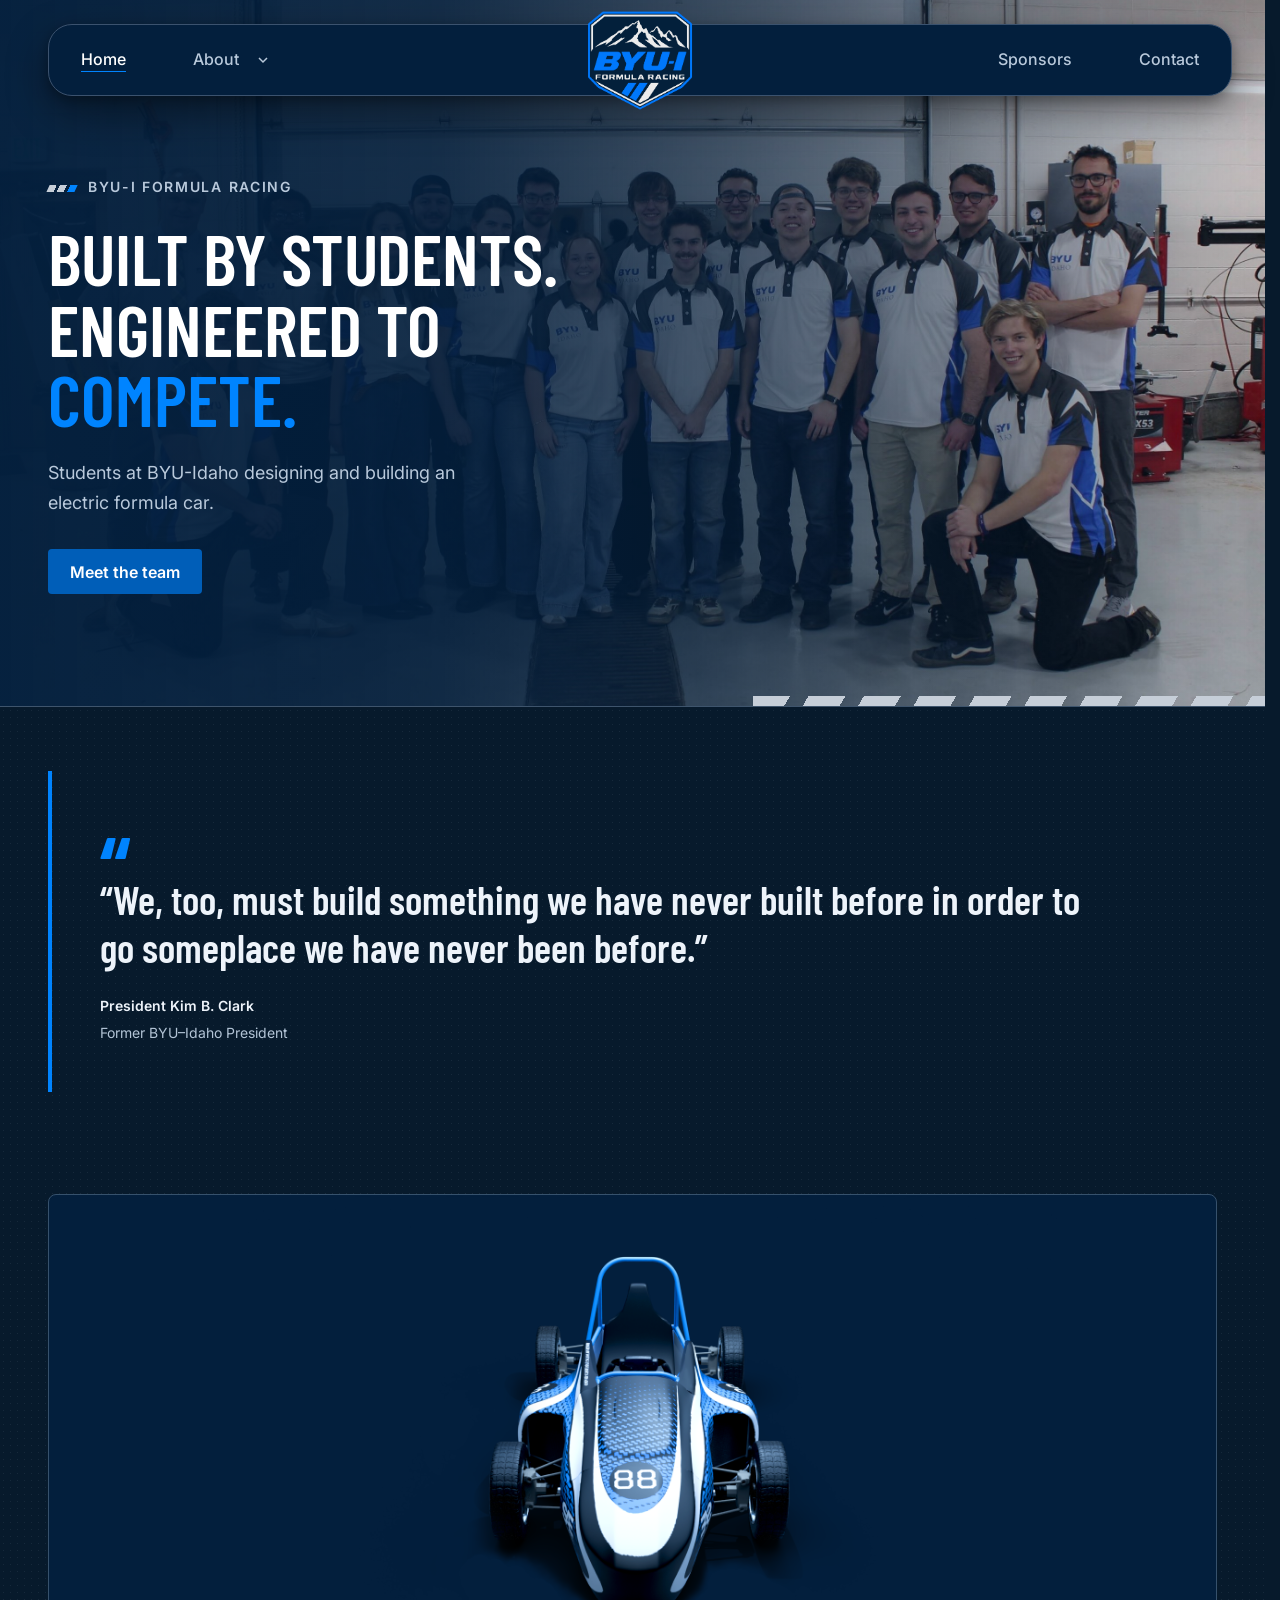
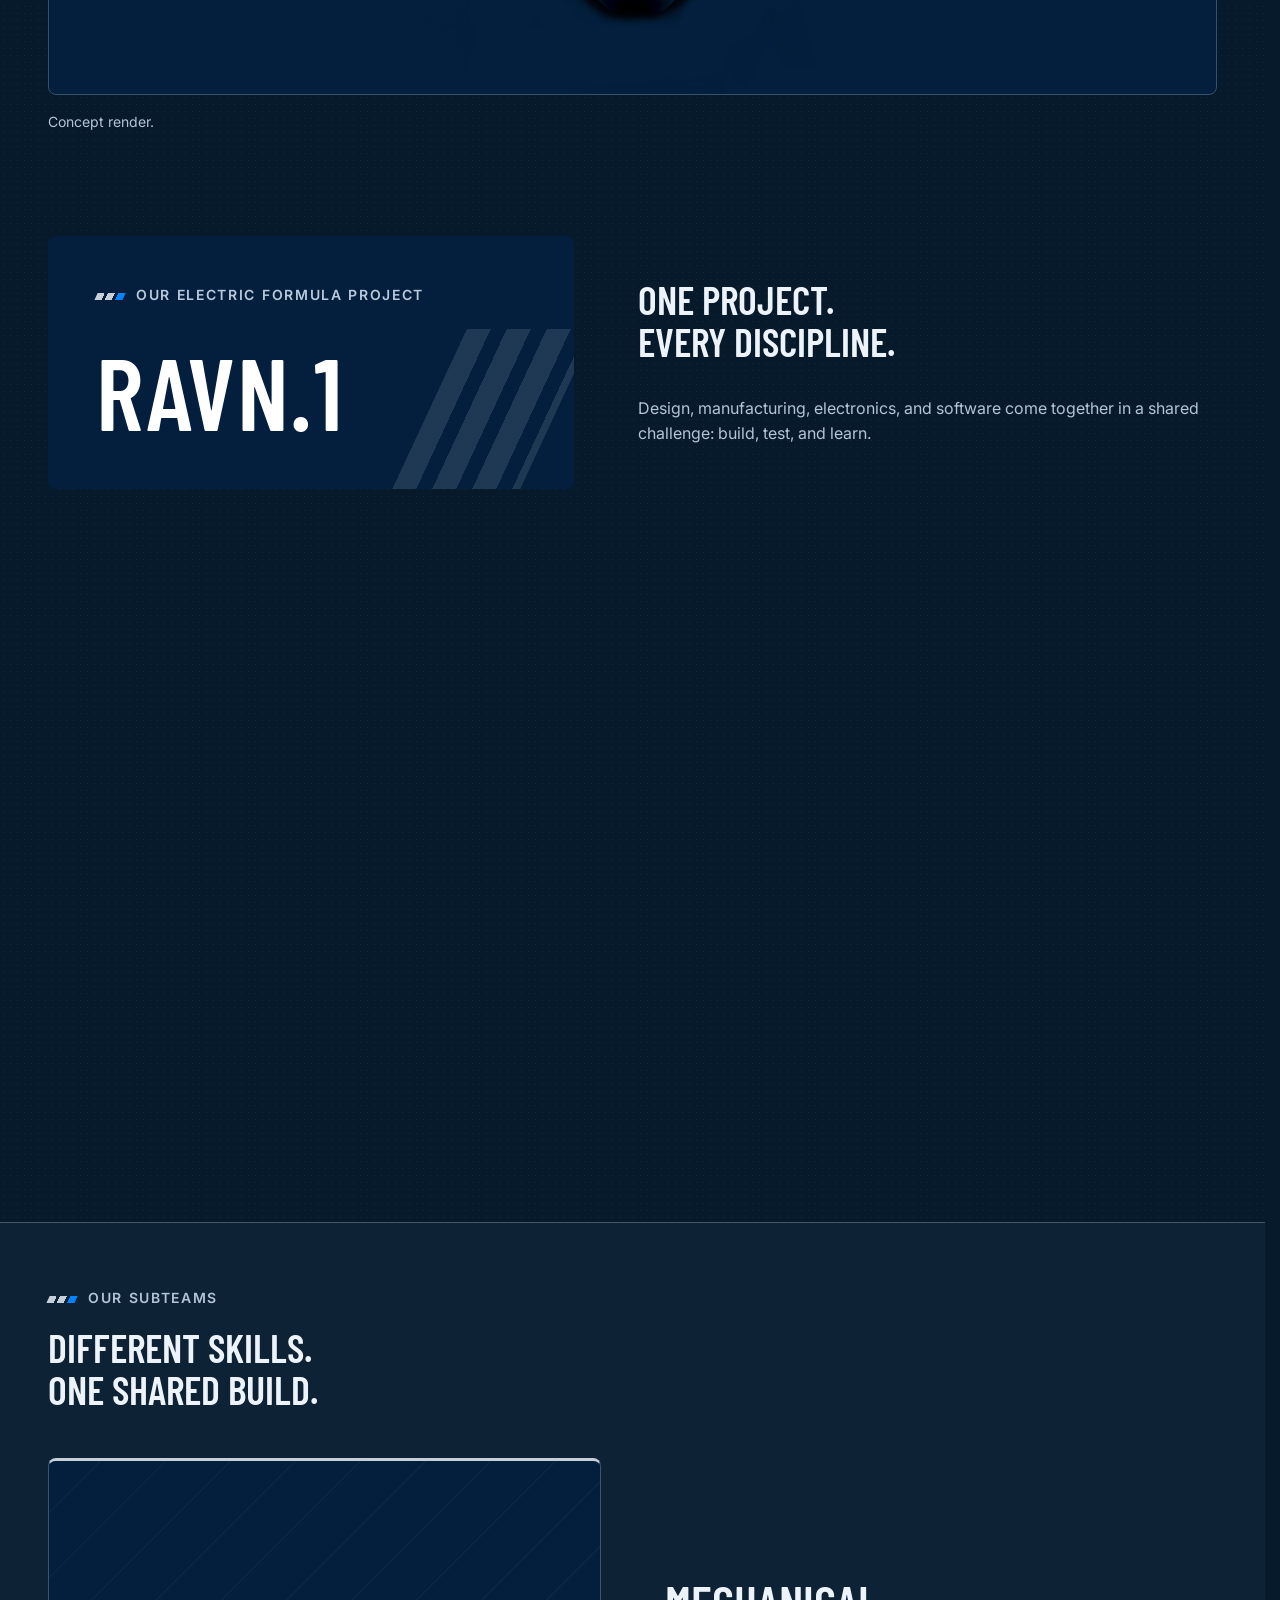
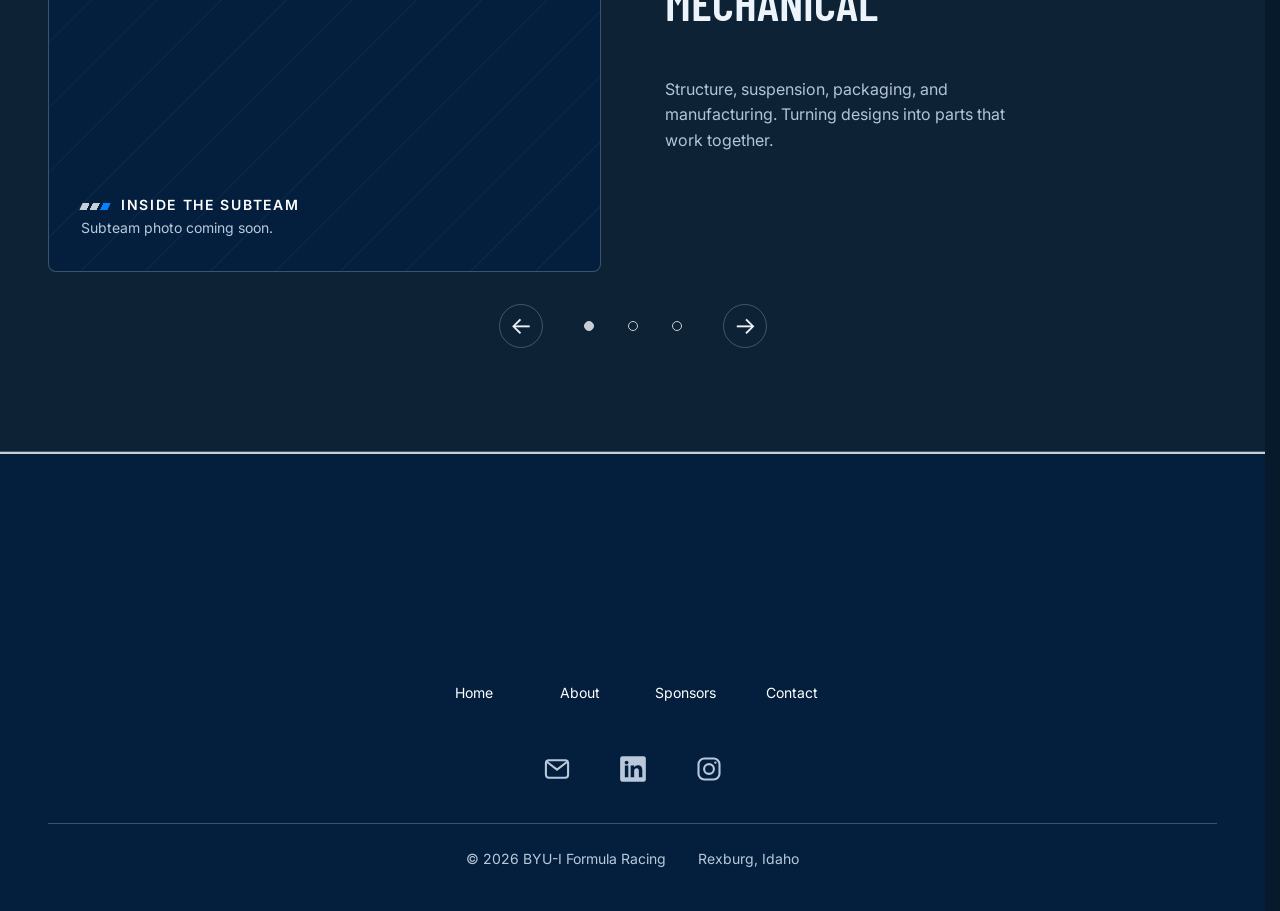
==== index.html @ 3f56e5e5 "Use extensionless URLs for site navigation" ====
<!doctype html>
<html lang="en">
<head>
  <meta charset="utf-8">
  <meta name="viewport" content="width=device-width, initial-scale=1">
  <meta name="theme-color" content="#031f3d">
  <meta name="description" content="Meet BYU-I Formula Racing, the student engineering team behind the RAVN.1 electric formula project at BYU-Idaho.">
  <title>BYU-I Formula Racing | Built by students</title>
  <link rel="stylesheet" href="assets/css/tokens.css">
  <link rel="stylesheet" href="assets/css/site.css">
  <script src="assets/js/config.js" defer></script>
  <script src="assets/js/site.js" defer></script>
  <script src="assets/js/subteams.js" defer></script>
</head>
<body data-page="home">
  <a class="skip-link" href="#main">Skip to content</a>
  <!-- Shared navigation is enhanced by site.js; these links also work without JS. -->
  <header class="site-header" data-site-header>
    <nav class="container fallback-nav" aria-label="Main navigation">
      <a href="./" aria-current="page">Home</a>
      <a href="about">About</a>
      <a href="sponsors">Sponsors</a>
      <a href="contact">Contact</a>
    </nav>
  </header>
  <main id="main" tabindex="-1">
    <!-- HOME 01 / HERO -->
    <section class="hero home-hero" aria-labelledby="home-title">
      <div class="container">
        <div class="hero-copy">
          <span class="eyebrow">BYU-I Formula Racing</span>
          <h1 id="home-title">BUILT BY STUDENTS.<br>ENGINEERED TO<br><span class="accent">COMPETE.</span></h1>
          <p class="lead">Students at BYU-Idaho designing and building an electric formula car.</p>
          <a class="button" href="about">Meet the team</a>
        </div>
      </div>
    </section>
    <!-- HOME / FEATURED QUOTE -->
    <figure class="container home-quote">
      <span class="home-quote-mark" aria-hidden="true">&ldquo;</span>
      <blockquote>
        <p>&ldquo;We, too, must build something we have never built before in order to go someplace we have never been before.&rdquo;</p>
      </blockquote>
      <figcaption>
        <span class="home-quote-author">President Kim B. Clark</span>
        <span>Former BYU&ndash;Idaho President</span>
      </figcaption>
    </figure>
    <section class="section photo-section" aria-label="The car in pictures">
      <div class="container photo-stack">
        <figure class="photo-figure photo-wide car-render" data-photo="car">
          <img class="team-photo" src="assets/images/carrender.webp" alt="Front view of a blue and white formula car concept render" width="1920" height="1080" loading="lazy" decoding="async">
          <figcaption>Concept render.</figcaption>
        </figure>
      </div>
    </section>
    <!-- HOME 02 / PROJECT -->
    <section class="section" id="the-team" aria-labelledby="car-heading">
      <div class="container car-grid">
        <div class="model-panel">
          <span class="eyebrow">Our electric formula project</span>
          <span class="model-name">RAVN.1</span>
        </div>
        <div>
          <h2 id="car-heading">ONE PROJECT.<br>EVERY DISCIPLINE.</h2>
          <p class="muted">Design, manufacturing, electronics, and software come together in a shared challenge: build, test, and learn.</p>
        </div>
      </div>
    </section>
    <section class="section photo-section" aria-label="Life in the workshop">
      <div class="container photo-grid">
        <figure class="photo-figure" data-photo="team">
          <img class="team-photo team-event-photo" src="assets/images/team-with-chassis.webp" alt="BYU-I Formula Racing team members gathered around a car chassis at an indoor event" width="959" height="1280" loading="lazy" decoding="async">
        </figure>
        <figure class="photo-figure" data-photo="workshop">
          <img class="team-photo" src="assets/images/car-in-workshop.jpeg" alt="A team member seated in the blue, white, and black formula car in the workshop" width="4032" height="3024" loading="lazy" decoding="async">
        </figure>
      </div>
    </section>
    <!-- HOME 03 / SUBTEAMS. Edit slide copy and photo keys here. -->
    <section class="section subteams-section" aria-labelledby="subteams-heading" data-subteams>
      <div class="container">
        <div class="section-heading">
          <div>
            <p class="eyebrow section-tag">Our subteams</p>
            <h2 id="subteams-heading">DIFFERENT SKILLS.<br>ONE SHARED BUILD.</h2>
          </div>
        </div>
        <div class="subteam-slides" id="subteam-slides">
          <article class="subteam-slide" data-subteam-slide aria-labelledby="subteam-mechanical">
            <figure class="photo-figure" data-photo="fabrication">
              <div class="photo-placeholder">
                <span class="eyebrow">Inside the subteam</span>
                <p>Subteam photo coming soon.</p>
              </div>
            </figure>
            <div class="subteam-copy">
              <h3 id="subteam-mechanical">MECHANICAL</h3>
              <p>Structure, suspension, packaging, and manufacturing. Turning designs into parts that work together.</p>
            </div>
          </article>
          <article class="subteam-slide" data-subteam-slide aria-labelledby="subteam-electrical">
            <figure class="photo-figure" data-photo="controls">
              <div class="photo-placeholder">
                <span class="eyebrow">Inside the subteam</span>
                <p>Subteam photo coming soon.</p>
              </div>
            </figure>
            <div class="subteam-copy">
              <h3 id="subteam-electrical">ELECTRICAL &amp; CONTROLS</h3>
              <p>Power, wiring, sensing, and software. Connecting the systems that bring an electric car to life.</p>
            </div>
          </article>
          <article class="subteam-slide" data-subteam-slide aria-labelledby="subteam-operations">
            <figure class="photo-figure" data-photo="operations">
              <div class="photo-placeholder">
                <span class="eyebrow">Inside the subteam</span>
                <p>Subteam photo coming soon.</p>
              </div>
            </figure>
            <div class="subteam-copy">
              <h3 id="subteam-operations">OPERATIONS &amp; COMMUNICATION</h3>
              <p>Planning, documentation, outreach, and partnerships. Keeping the team connected and the project moving.</p>
            </div>
          </article>
        </div>
        <div class="subteam-controls" data-subteam-controls hidden>
          <button class="slide-arrow" type="button" data-slide-prev aria-label="Previous subteam" aria-controls="subteam-slides"><span aria-hidden="true">&larr;</span></button>
          <div class="slide-selectors" aria-label="Choose a subteam">
            <button class="slide-dot" type="button" data-slide-to="0" aria-label="Show Mechanical" aria-controls="subteam-slides" aria-pressed="true"></button>
            <button class="slide-dot" type="button" data-slide-to="1" aria-label="Show Electrical and Controls" aria-controls="subteam-slides" aria-pressed="false"></button>
            <button class="slide-dot" type="button" data-slide-to="2" aria-label="Show Operations and Communication" aria-controls="subteam-slides" aria-pressed="false"></button>
          </div>
          <button class="slide-arrow" type="button" data-slide-next aria-label="Next subteam" aria-controls="subteam-slides"><span aria-hidden="true">&rarr;</span></button>
        </div>
        <p class="sr-only" data-slide-status role="status" aria-live="polite" aria-atomic="true"></p>
      </div>
    </section>
  </main>
  <footer class="site-footer" data-site-footer>
    <div class="container">
      <div class="footer-main">
        <a class="footer-logo" href="./"><img src="assets/images/crest-horizontal.webp" alt="BYU-I Formula Racing home" width="1983" height="793" loading="lazy" decoding="async"></a>
        <nav class="footer-nav" aria-label="Footer navigation">
          <a href="./">Home</a>
          <a href="about">About</a>
          <a href="sponsors">Sponsors</a>
          <a href="contact">Contact</a>
        </nav>
      </div>
      <div class="footer-contact" aria-label="Contact and social links">
        <a class="social-link" data-team-email href="mailto:saeformula@byui.edu" aria-label="Email saeformula@byui.edu" title="Email saeformula@byui.edu"><svg viewBox="0 0 24 24" aria-hidden="true" focusable="false" fill="none" stroke="currentColor" stroke-width="1.8" stroke-linecap="round" stroke-linejoin="round"><rect x="2.5" y="4.5" width="19" height="15" rx="2.5"/><path d="m3.5 6 8.5 6.5L20.5 6"/></svg></a>
        <a class="social-link" data-social="linkedin" href="https://www.linkedin.com/company/byu-i-formula-racing/" aria-label="BYU-I Formula Racing on LinkedIn" title="BYU-I Formula Racing on LinkedIn"><svg viewBox="0 0 24 24" aria-hidden="true" focusable="false"><rect x="1" y="1" width="22" height="22" rx="2" fill="currentColor"/><g fill="#031f3d"><circle cx="6.5" cy="6.5" r="1.6"/><path d="M5 9h3v10H5zm5 0h3v1.4c.7-1.1 1.8-1.7 3.2-1.7 3 0 3.8 1.9 3.8 4.7V19h-3v-5c0-1.4-.1-2.6-1.8-2.6-1.8 0-2.2 1.4-2.2 2.7V19h-3z"/></g></svg></a>
        <a class="social-link" data-social="instagram" href="https://www.instagram.com/byui.formula.racing/" aria-label="BYU-I Formula Racing on Instagram" title="BYU-I Formula Racing on Instagram"><svg viewBox="0 0 24 24" aria-hidden="true" focusable="false" fill="none" stroke="currentColor" stroke-width="1.8"><rect x="3" y="3" width="18" height="18" rx="5"/><circle cx="12" cy="12" r="4.2"/><circle cx="17.5" cy="6.5" r="1" fill="currentColor" stroke="none"/></svg></a>
      </div>
      <div class="footer-bottom">
        <p>Rexburg, Idaho</p>
      </div>
    </div>
  </footer>
</body>
</html>
---- assets/css/tokens.css ----
/* BYU-I Formula Racing - proposed design system 1.0
   Fonts: self-host licensed WOFF2 files for Inter and Barlow Condensed.
   Logo PNGs are concept assets; do not reconstruct the wordmark with live text.
   University Brand Blue reference: #006EB6. Confirm final campus branding.
*/
:root {
  --brand-navy: #031f3d;
  --brand-blue: #0084ff;
  --brand-silver: #e5e7eb;
  --brand-university-blue: #006eb6;
  --surface: #ffffff;
  --surface-subtle: #f5f7fa;
  --text: #152c44;
  --text-muted: #526579;
  --border: #d3dce6;
  --action: #005eb8;
  --action-hover: #004b93;
  --on-action: #ffffff;
  --focus: #0084ff;
  --font-display: "Barlow Condensed", "Arial Narrow", sans-serif;
  --font-body: "Inter", Arial, sans-serif;
  --space-1: 0.25rem;
  --space-2: 0.5rem;
  --space-3: 1rem;
  --space-4: 1.5rem;
  --space-5: 2rem;
  --space-6: 3rem;
  --space-7: 4rem;
  --space-8: 6rem;
  --content-max: 75rem;
  --page-inset: 3rem;
  --radius-card: 0.5rem;
  --radius-control: 0.25rem;
  --nav-height: 4.5rem;
  --control-min: 2.75rem;
  --logo-crest-min: 15rem; /* visible crest width, not PNG canvas */
  --logo-shield-min: 3rem; /* visible shield width */
}
* { box-sizing: border-box; }
body { margin: 0; background: var(--surface); color: var(--text);
       font-family: var(--font-body); font-size: 1rem; line-height: 1.6; }
.container { width: min(var(--content-max), calc(100% - 2 * var(--page-inset))); margin-inline: auto; }
.layout-grid { display: grid; grid-template-columns: repeat(12, minmax(0, 1fr)); gap: var(--space-4); }
h1, h2, h3 { font-family: var(--font-display); font-weight: 600; line-height: 1.08;
             letter-spacing: 0; text-wrap: balance; }
h1 { font-size: clamp(2.25rem, 5vw, 4.5rem); }
h2 { font-size: clamp(1.75rem, 3vw, 2.5rem); }
p { max-width: 65ch; }
a { color: var(--action); text-underline-offset: 0.18em; }
a:hover { text-decoration-thickness: 0.14em; }
button, input, select, textarea { font: inherit; }
.button { display: inline-flex; justify-content: center; align-items: center;
          min-height: var(--control-min); min-width: var(--control-min);
          padding: 0.65rem 1.25rem; background: var(--action); color: var(--on-action);
          border: 2px solid transparent; border-radius: var(--radius-control);
          font-weight: 600; text-decoration: none; line-height: 1.25; cursor: pointer; }
.button:hover { background: var(--action-hover); }
.card { background: var(--surface); border: 1px solid var(--border);
        border-radius: var(--radius-card); padding: var(--space-4); }
.theme-dark { background: var(--brand-navy); color: var(--brand-silver); }
.theme-dark a:not(.button) { color: var(--brand-silver); }
.theme-dark h1, .theme-dark h2 { color: #fff; }
:focus-visible { outline: 3px solid var(--focus); outline-offset: 3px; }
.skip-link { position: fixed; top: 0.5rem; left: 0.5rem; z-index: 1000;
             transform: translateY(-200%); padding: 0.75rem 1rem;
             background: var(--action); color: #fff; }
.skip-link:focus { transform: none; }
/* Put the full crest inside a matching navy panel. Keep descriptive identity text
   in the HTML next to a compact mark; never shrink the crest to act as a favicon. */
.logo-panel { background: var(--brand-navy); padding: var(--space-5); }
@media (min-width: 768px) and (max-width: 1023px) {
  :root { --page-inset: 1.5rem; }
  .layout-grid { grid-template-columns: repeat(6, minmax(0, 1fr)); }
}
@media (max-width: 767px) {
  :root { --page-inset: 1.25rem; }
  .layout-grid { grid-template-columns: repeat(4, minmax(0, 1fr)); }
  .button { width: 100%; }
  /* Stack page components and replace wide navigation with an accessible menu.
     Menu behavior, ARIA states and keyboard handling must be implemented in HTML/JS. */
}
@media (prefers-reduced-motion: reduce) {
  *, *::before, *::after { animation-duration: 0.01ms !important;
    animation-iteration-count: 1 !important; transition-duration: 0.01ms !important;
    scroll-behavior: auto !important; }
}
---- assets/css/site.css ----
/*
 * BYU-I Formula Racing — site components
 * Load after the preserved tokens.css source. Put site overrides here.
 * Sections: fonts → foundations → header/menu → hero → content → forms → responsive.
 */
@font-face {
  font-family: "Barlow Condensed";
  src: url("../fonts/barlow-condensed-semibold.ttf") format("truetype");
  font-style: normal;
  font-weight: 600;
  font-display: swap;
}
@font-face {
  font-family: "Inter";
  src: url("../fonts/inter-variable.ttf") format("truetype");
  font-style: normal;
  font-weight: 100 900;
  font-display: swap;
}

/* 01 / Foundations */
/* Keep source tokens intact; the site uses a dark surface palette. */
:root {
  color-scheme: dark;
  --header-offset: 8.5rem;
  --header-top: 1.5rem;
  --menu-top: calc(var(--header-top) + var(--nav-height) + 1.5rem);
  --surface: #102b46;
  --surface-subtle: #071a2c;
  --text: #edf3fa;
  --text-muted: #b3c4d6;
  --text-on-dark: #b9c9db;
  --border: #36516c;
  --link: #91caff;
  --racing-silver: #c6ced8;
  --silver-edge: #c6ced84d;
}
/* Reserve scrollbar space so menu scroll locking cannot widen the page. */
html { scrollbar-gutter: stable; scroll-behavior: smooth; scroll-padding-top: var(--header-offset); }
/* Subtle dots on dark surfaces and faint drafting lines on navy panels. */
body { background-color: var(--surface-subtle); background-image: radial-gradient(#b9c9db16 .7px, transparent .9px); background-size: 7px 7px; }
body.menu-open { overflow: hidden; }
img { display: block; max-width: 100%; height: auto; }
svg { display: block; flex-shrink: 0; }
[hidden] { display: none !important; }
button, a, input, select, textarea { -webkit-tap-highlight-color: transparent; }
button { touch-action: manipulation; }
button:disabled { cursor: not-allowed; opacity: .6; }
h1, h2, h3, p { margin-top: 0; }
h1, h2, h3 { color: var(--text); }
a { color: var(--link); }
h1 { font-size: clamp(3rem, 6vw, 4.5rem); line-height: .98; }
h2 { font-size: clamp(2rem, 4vw, 2.5rem); line-height: 1.05; }
h3 { font-size: 1.75rem; }
p { margin-bottom: 1.25rem; }
p:last-child { margin-bottom: 0; }
::selection { color: white; background: var(--action); }
.eyebrow { display: block; font-size: .875rem; font-weight: 600; letter-spacing: .12em; line-height: 1.6; text-transform: uppercase; }
.eyebrow::before { content: ""; display: inline-block; width: 1.75rem; height: .45rem; margin-right: .75rem; vertical-align: middle; transform: skewX(-25deg); background: linear-gradient(90deg, var(--racing-silver) 0 25%, transparent 25% 37%, var(--racing-silver) 37% 62%, transparent 62% 74%, var(--brand-blue) 74%); }
.section-tag { color: var(--text-muted); margin-bottom: 1rem; }
.lead { font-size: 1.125rem; line-height: 1.65; }
.muted { color: var(--text-muted); }
.small { font-size: .875rem; }
.section { padding-block: clamp(5rem, 8vw, 8rem); }
.section-heading { display: flex; justify-content: space-between; align-items: end; gap: 2rem; margin-bottom: var(--space-6); }
.section-heading h2 { margin-bottom: 0; }
.section-heading > p { max-width: 40ch; margin-bottom: 0; }
.button { gap: 1rem; }
.button-outline { background: transparent; color: var(--text); border-color: var(--border); }
.button-outline:hover { background: var(--surface); border-color: var(--link); }
.button-light { color: var(--on-action); background: var(--action); }
.button-light:hover { color: var(--on-action); background: var(--action-hover); }
.actions { display: flex; gap: 1rem; align-items: center; flex-wrap: wrap; }
.section-actions { margin-top: 2rem; }
.sr-only { position: absolute; width: 1px; height: 1px; padding: 0; margin: -1px; overflow: hidden; clip-path: inset(50%); white-space: nowrap; border: 0; }

/* 02 / Shared navigation. Source markup lives in assets/js/site.js. */
.site-header { position: fixed; top: var(--header-top); inset-inline: 0; z-index: 20; transition: transform .25s ease, visibility 0s linear; }
/* Keep focused navigation and an open mobile dialog usable at the footer. */
body:not(.menu-open) .site-header.is-footer-visible:not(:focus-within) { transform: translateY(calc(-100% - var(--header-top) - 3rem)); visibility: hidden; pointer-events: none; transition-delay: 0s, .25s; }
.nav-shell { position: relative; min-height: var(--nav-height); padding: .5rem 1.5rem; display: grid; grid-template-columns: 1fr auto 1fr; align-items: center; border: 1px solid #3b526e; border-radius: 1.5rem; background: var(--brand-navy); color: white; box-shadow: 0 16px 40px #00000066, 0 4px 12px #00000040; }
.desktop-nav { display: grid; grid-column: 1 / -1; grid-template-columns: minmax(0, 1fr) 11rem minmax(0, 1fr); align-items: center; }
.nav-group { display: flex; align-items: center; gap: clamp(1.5rem, 4vw, 4rem); }
.nav-group-right { grid-column: 3; justify-content: end; }
.desktop-nav a { display: inline-flex; align-items: center; min-height: 2.75rem; padding: .5rem; color: var(--text-on-dark); text-decoration: none; font-size: 1rem; font-weight: 500; }
.desktop-nav a:hover, .desktop-nav a[aria-current="page"] { color: white; text-decoration: underline; text-underline-offset: .35em; text-decoration-color: var(--brand-blue); }
.nav-dropdown { position: relative; }
.nav-dropdown summary { display: flex; align-items: center; gap: .5rem; min-height: 2.75rem; padding-right: .5rem; color: var(--text-on-dark); font-size: 1rem; font-weight: 500; cursor: pointer; list-style: none; }
.nav-dropdown summary::-webkit-details-marker, .mobile-about summary::-webkit-details-marker { display: none; }
.dropdown-chevron { width: 1rem; height: 1rem; }
details[open] > summary .dropdown-chevron { transform: rotate(180deg); }
.nav-dropdown.is-current > summary, .nav-dropdown summary:hover { color: white; }
.about-submenu { list-style: none; padding: .5rem; margin: 0; }
.nav-dropdown .about-dropdown-panel { position: absolute; left: 0; top: 100%; width: 16rem; padding-top: 1.25rem; }
.nav-dropdown .about-submenu { border: 1px solid var(--silver-edge); border-radius: var(--radius-card); background: var(--brand-navy); box-shadow: 0 12px 32px #00000066; }
.desktop-nav .about-submenu a { display: flex; width: 100%; padding: .75rem; border-radius: var(--radius-control); }
.desktop-nav .about-submenu a:hover { background: var(--surface); }
.mobile-about > summary { display: flex; align-items: center; justify-content: space-between; gap: 1rem; padding: 1rem .25rem; font-family: var(--font-display); font-size: clamp(2.5rem, 7vw, 3.5rem); font-weight: 600; line-height: 1.1; list-style: none; cursor: pointer; }
.mobile-about > summary > a { padding: 0; }
.mobile-about .about-submenu li { border: 0; }
.mobile-about .about-submenu a { min-height: 2.75rem; padding: .75rem .25rem; font-family: var(--font-body); font-size: 1rem; line-height: 1.5; }
.menu-button { display: none; align-items: center; justify-self: start; gap: .9rem; min-height: 2.75rem; min-width: 2.75rem; padding: .5rem; border: 0; color: white; background: none; cursor: pointer; }
.menu-button span { font-size: .875rem; letter-spacing: .1em; font-weight: 600; }
.menu-button svg { width: 24px; height: 24px; }
/* Show the entire supplied image without cropping or clipping its artwork. */
.brand-lockup { position: absolute; top: 100%; left: 50%; transform: translate(-50%, -84%); width: 10rem; aspect-ratio: 3 / 2; color: white; }
.brand-lockup img { display: block; width: 100%; height: 100%; object-fit: contain; }
.fallback-nav { display: flex; flex-wrap: wrap; justify-content: space-between; gap: .5rem 1rem; padding: 1rem; background: var(--brand-navy); font-size: .875rem; }
.fallback-nav a { color: white; min-height: 2.75rem; display: inline-flex; align-items: center; }
.site-menu { inset: var(--menu-top) auto auto max(var(--page-inset), calc((100vw - var(--content-max)) / 2)); margin: 0; width: min(39rem, calc(100vw - 2.5rem)); max-width: none; max-height: calc(100dvh - var(--menu-top) - 1.5rem); padding: 2rem; overflow-y: auto; color: white; border: 1px solid #617a94; border-radius: 1.5rem; background: var(--brand-navy); box-shadow: 0 24px 90px #00112570; }
.site-menu::backdrop { background: #001329b8; backdrop-filter: none; }
.menu-top { display: flex; justify-content: space-between; align-items: center; gap: 1rem; padding-bottom: 2rem; }
.menu-racing-mark { display: flex; gap: .3rem; margin-left: .25rem; transform: skewX(-25deg); }
.menu-racing-mark i { display: block; width: .65rem; height: 1rem; background: var(--racing-silver); }
.menu-racing-mark i:last-child { background: var(--brand-blue); }
.menu-top h2 { color: var(--text-on-dark); font-family: var(--font-body); font-size: .875rem; line-height: 1.6; letter-spacing: .1em; margin: 0; }
.close-menu { display: flex; justify-content: center; align-items: center; width: 2.75rem; height: 2.75rem; border: 1px solid #71889f; border-radius: 50%; background: none; color: white; cursor: pointer; }
.close-menu:hover { background: #ffffff18; }
.menu-links { list-style: none; padding: 0; margin: 0; }
.menu-links li { border-top: 1px solid #3b526e; }
.menu-links a { display: flex; gap: 1rem; align-items: center; color: white; text-decoration: none; padding: 1rem .25rem; font-family: var(--font-display); font-size: clamp(2.5rem, 7vw, 3.5rem); font-weight: 600; line-height: 1.1; }
.menu-links .arrow { margin-left: auto; color: var(--text-on-dark); font-family: var(--font-body); font-size: 1.75rem; }
.menu-links a:hover, .menu-links a[aria-current="page"] { color: var(--brand-blue); }

/* 03 / Dark opening panels */
.hero { position: relative; overflow: hidden; border-bottom: 1px solid var(--silver-edge); background: var(--brand-navy); color: white; padding-top: 11rem; }
.hero h1, .hero h2, .hero h3 { color: white; }
/* Silver speed marks sit along the panel edge, clear of headings and copy. */
.hero::after { content: ""; position: absolute; bottom: 0; right: 0; width: min(42%, 32rem); height: .65rem; background: repeating-linear-gradient(120deg, var(--racing-silver) 0 2rem, transparent 2rem 3rem); pointer-events: none; }
.home-hero { padding-bottom: 7rem; }
.home-hero::before { content: ""; position: absolute; inset: 0; background-image: linear-gradient(90deg, #031f3dfa 0%, #031f3de6 35%, #031f3da6 60%, #031f3d33 100%), url("../images/home-team.jpeg"); background-size: cover; background-position: center 65%; pointer-events: none; }
.home-hero .hero-copy { max-width: 52rem; }
.home-hero .lead { max-width: 40ch; }
.hero p { color: var(--text-on-dark); }
.hero .eyebrow { color: var(--text-on-dark); margin-bottom: 1.5rem; }
.hero-grid { display: grid; grid-template-columns: 1.1fr 1fr; align-items: center; gap: var(--space-6); padding-bottom: 4rem; }
.hero-copy { position: relative; z-index: 1; }
.hero-copy h1 { margin-bottom: 1.5rem; }
.hero-copy .lead { max-width: 39ch; margin-bottom: 2rem; }
.accent { color: var(--brand-blue); }
.page-hero { padding-bottom: 6rem; }
.page-hero .hero-grid { padding-bottom: 0; align-items: end; }
.page-hero .hero-copy h1 { margin-bottom: 0; }
.hero-aside { padding-left: 2rem; border-left: 1px solid #617a94; }
.hero-aside .lead { max-width: 36ch; }
.hero-aside p:last-child { margin-bottom: 0; }
.hero-quote { margin: 0; border-left-color: var(--brand-blue); }
.hero-quote blockquote { margin: 0 0 1.5rem; }
.hero-quote figcaption { display: grid; gap: .25rem; color: var(--text-on-dark); font-size: .875rem; }
.hero-quote .quote-author { color: var(--text); font-weight: 600; }

/* 04 / Content components */
.home-quote { position: relative; margin-block: clamp(3rem, 5vw, 5rem) 0; padding: clamp(1.5rem, 4vw, 3rem); border-left: 4px solid var(--brand-blue); }
.home-quote-mark { display: block; height: 2.5rem; color: var(--brand-blue); font-family: var(--font-display); font-size: 6rem; line-height: 1; }
.home-quote blockquote { margin: 1rem 0 1.5rem; }
.home-quote blockquote p { max-width: 55ch; font-family: var(--font-display); font-weight: 600; font-size: clamp(1.75rem, 3.2vw, 2.5rem); line-height: 1.2; text-wrap: pretty; }
.home-quote figcaption { display: grid; gap: .25rem; color: var(--text-muted); font-size: .875rem; }
.home-quote-author { color: var(--text); font-weight: 600; }
.car-section { padding-block: clamp(5rem, 8vw, 8rem); background: var(--surface); border-block: 1px solid var(--border); }
.car-grid { display: grid; grid-template-columns: 1fr 1.1fr; gap: 4rem; align-items: center; }
.model-panel { padding: 3rem; background: var(--brand-navy); color: white; border-radius: var(--radius-card); position: relative; overflow: hidden; }
.model-panel::after { content: ""; position: absolute; right: 1.5rem; bottom: -2rem; width: 8rem; height: 12rem; transform: skewX(-25deg); background: repeating-linear-gradient(90deg, #c6ced824 0 1.5rem, transparent 1.5rem 2.5rem); pointer-events: none; }
.model-panel .eyebrow { color: var(--text-on-dark); margin-bottom: 2rem; }
.model-name { display: block; font-family: var(--font-display); font-weight: 600; font-size: clamp(4rem, 8vw, 6.5rem); line-height: 1; letter-spacing: .015em; position: relative; z-index: 1; }
.support-grid { display: grid; grid-template-columns: repeat(3, 1fr); gap: 1.5rem; }
.support-card { padding: 2rem; border: 1px solid var(--silver-edge); border-top: 3px solid var(--racing-silver); border-radius: var(--radius-card); background: #172b3d; }
.support-card h3 { margin-bottom: 1rem; }
.support-card p { color: var(--text-muted); font-size: .9375rem; }
.support-card ul { padding-left: 1.1rem; font-size: .875rem; }
.support-card li { margin-bottom: .5rem; }
.cta-section { border-block: 1px solid var(--silver-edge); padding-block: 6rem; background: var(--brand-navy); color: white; }
.cta-inner { display: flex; justify-content: space-between; align-items: center; gap: 2rem; }
.cta-section h2 { color: white; margin-bottom: .75rem; }
.cta-section p { color: var(--text-on-dark); max-width: 48ch; }
.split-section { display: grid; grid-template-columns: 1fr 1fr; gap: var(--space-8); align-items: start; }
.note { border-left: 3px solid var(--action); padding: 1rem 1.5rem; background: var(--surface); margin-top: 2rem; font-size: .875rem; }
.steps { list-style: none; margin: 0; padding: 0; }
.steps li { padding: 0 0 2rem; }
.steps li:last-child { padding-bottom: 0; }
.steps h3 { margin-bottom: .75rem; }
.steps p { color: var(--text-muted); font-size: .9375rem; }
.sponsor-group + .sponsor-group { margin-top: 4rem; }
.sponsor-group > h3 { margin-bottom: 1.5rem; }
.sponsor-grid { display: grid; grid-template-columns: repeat(4, minmax(0, 1fr)); gap: 1.5rem; }
.sponsor-grid-major { grid-template-columns: repeat(2, minmax(0, 1fr)); }
.sponsor-slot, .sponsor-entry { min-width: 0; min-height: 12rem; }
.sponsor-grid-major > * { min-height: 16rem; }
.sponsor-slot { display: grid; place-items: center; border: 1px dashed var(--silver-edge); border-top: 2px solid var(--racing-silver); border-radius: var(--radius-card); background: #ffffff02; color: var(--text-muted); font-size: .875rem; }
.sponsor-entry { display: flex; flex-direction: column; justify-content: center; overflow-wrap: anywhere; padding: 1.5rem; background: #172b3d; border: 1px solid var(--silver-edge); border-top: 2px solid var(--racing-silver); border-radius: var(--radius-card); text-align: center; }
.sponsor-entry img { background: #fff; padding: .75rem; border-radius: var(--radius-control); height: 5rem; width: 100%; object-fit: contain; margin-bottom: 1rem; }
/* Give major sponsors matching logo panels with room for stacked marks. */
.sponsor-grid-major .sponsor-entry img { height: 10rem; padding: .5rem; }
/* Compensate for the Ecotron artwork's uneven built-in white space. */
.sponsor-entry img[src$="/ecotron-logo.png"] { object-position: 50% 47%; }
.sponsor-entry h3 { margin: 0; font-family: var(--font-body); font-size: 1rem; }
a.sponsor-entry { color: inherit; text-decoration: none; }
a.sponsor-entry:hover { border-color: var(--link); }
.photo-placeholder { aspect-ratio: 4 / 3; padding: 2rem; display: flex; flex-direction: column; justify-content: end; position: relative; overflow: hidden; border-radius: var(--radius-card); background: var(--brand-navy); color: white; }
.photo-placeholder::before { content: ""; position: absolute; inset: 0; background: repeating-linear-gradient(-45deg, transparent 0 44px, #ffffff08 45px 46px); }
.photo-placeholder > * { position: relative; z-index: 1; }
.photo-placeholder h3 { color: white; font-size: 2.5rem; max-width: 12ch; }
.photo-placeholder p { color: var(--text-on-dark); font-size: .875rem; }
.photo-figure { margin: 0; }
.photo-figure figcaption { font-size: .875rem; color: var(--text-muted); margin-top: 1rem; }
.team-photo { aspect-ratio: 4 / 3; width: 100%; object-fit: cover; border-radius: var(--radius-card); }
.team-event-photo { object-fit: cover; object-position: center 60%; }

/* Photo slots keep their proportions when configured images replace placeholders. */
.photo-grid { display: grid; grid-template-columns: 1fr 1fr; gap: 2rem; }
.photo-stack { display: grid; }
.photo-section + .section { padding-top: 0; }
.photo-section .photo-placeholder { display: flex; align-items: center; justify-content: center; text-align: center; border: 1px solid #476580; background: linear-gradient(135deg, #ffffff05, transparent 65%), var(--brand-navy); }
.photo-section .photo-placeholder .eyebrow { color: var(--text-on-dark); letter-spacing: .08em; }
.photo-section .photo-placeholder .eyebrow::before { display: none; }
.photo-section .photo-placeholder p { margin-top: .75rem; }
.photo-wide .photo-placeholder, .photo-wide .team-photo { aspect-ratio: 21 / 9; }
.car-render .team-photo { object-fit: contain; background: var(--brand-navy); border: 1px solid var(--border); }
.hero, .cta-section { background-image: repeating-linear-gradient(125deg, transparent 0 79px, #ffffff03 80px 81px); }
@media (max-width: 767px) {
  .photo-grid { grid-template-columns: 1fr; gap: 1.5rem; }
  .photo-wide .photo-placeholder, .photo-wide .team-photo { aspect-ratio: 4 / 3; }
  .photo-placeholder { padding: 1.5rem; }
}

/* Homepage subteams: manual slides with a readable no-JavaScript fallback. */
.photo-section + .subteams-section { padding-top: clamp(3rem, 5vw, 5rem); }
.subteams-section { border-block: 1px solid var(--silver-edge); background-color: #0d2235; }
.subteam-slide { display: grid; grid-template-columns: 1fr 1fr; align-items: center; gap: clamp(2rem, 5vw, 5rem); }
.subteam-slide + .subteam-slide { margin-top: 3rem; }
.subteams-section[aria-roledescription="carousel"] .subteam-slide { margin-top: 0; }
.subteam-slide .photo-placeholder { border: 1px solid var(--silver-edge); border-top: 3px solid var(--racing-silver); }
.subteam-copy { padding-block: 2rem; }
.subteam-copy h3 { font-size: clamp(2rem, 4vw, 3rem); max-width: 20ch; }
.subteam-copy p { color: var(--text-muted); max-width: 38ch; }
.subteam-controls { display: flex; align-items: center; justify-content: center; gap: 1.5rem; margin-top: 2rem; }
.slide-arrow, .slide-dot { display: grid; place-items: center; width: 2.75rem; height: 2.75rem; padding: 0; cursor: pointer; color: var(--text); background: transparent; }
.slide-arrow { border: 1px solid var(--silver-edge); border-radius: 50%; font-size: 1.5rem; }
.slide-arrow:hover { background: var(--surface); border-color: var(--racing-silver); }
.slide-selectors { display: flex; }
.slide-dot { border: 0; border-radius: 50%; }
.slide-dot::before { content: ""; width: .5rem; height: .5rem; border: 1px solid var(--racing-silver); border-radius: 50%; }
.slide-dot[aria-pressed="true"]::before, .slide-dot:hover::before { background: var(--racing-silver); }
@media (max-width: 767px) {
  .subteam-slide { grid-template-columns: 1fr; gap: 1.5rem; }
  .subteam-copy { padding-block: 0; min-height: 12rem; }
}

/* 05 / Contact. The static site prepares email drafts; it has no mail server. */
.contact-layout { display: grid; grid-template-columns: .8fr 1.2fr; gap: 5rem; }
.contact-details { border-top: 1px solid var(--border); margin-top: 2rem; }
.contact-detail { border-bottom: 1px solid var(--border); padding-block: 1.25rem; }
.contact-detail .eyebrow { color: var(--text-muted); font-size: .875rem; margin-bottom: .5rem; }
.contact-detail .eyebrow::before { display: none; }
.contact-detail p { font-size: .9375rem; }
.contact-detail a { overflow-wrap: anywhere; }
.contact-form { padding: 2.5rem; border: 1px solid var(--silver-edge); border-top: 3px solid var(--racing-silver); border-radius: var(--radius-card); background: var(--surface); }
.contact-form h2 { margin-bottom: 1rem; }
.form-grid { display: grid; grid-template-columns: 1fr 1fr; gap: 1.5rem; }
.field { display: flex; flex-direction: column; gap: .5rem; min-width: 0; }
.field-wide { grid-column: 1 / -1; }
.field label { font-size: .875rem; font-weight: 600; }
.field label span { color: var(--text-muted); font-weight: 400; }
input, select, textarea { display: block; width: 100%; min-height: 2.75rem; border: 1px solid #71889f; border-radius: var(--radius-control); background: var(--surface); color: var(--text); padding: .8rem; }
textarea { resize: vertical; min-height: 10rem; }
input:hover, select:hover, textarea:hover { border-color: var(--link); }
.form-help { color: var(--text-muted); font-size: .875rem; margin-bottom: 1.5rem; }
.form-actions { margin-top: 1.5rem; }
.form-status { font-size: .875rem; margin-top: 1rem; color: var(--text); }
.message-preview { margin-top: 1.5rem; border-top: 1px solid var(--border); padding-top: 1.5rem; }
.message-preview h3 { font-size: 1.5rem; }
.message-preview pre { padding: 1rem; background: var(--surface-subtle); font-family: var(--font-body); white-space: pre-wrap; overflow-wrap: anywhere; font-size: .875rem; line-height: 1.65; }
.message-preview .actions { margin-top: 1rem; }

/* 06 / Footer */
.site-footer { background: var(--brand-navy); color: var(--text-on-dark); padding-block: 2.5rem; border-top: 2px solid var(--racing-silver); }
.footer-main { display: flex; flex-direction: column; align-items: center; gap: 1.5rem; padding-bottom: 2rem; text-align: center; }
.footer-logo { display: block; width: min(24rem, 90%); flex-shrink: 0; }
.footer-logo img { display: block; width: 100%; height: auto; }
.footer-nav { display: grid; grid-template-columns: repeat(4, minmax(0, 1fr)); width: min(26rem, 100%); gap: .5rem; }
.footer-nav a { display: inline-flex; align-items: center; justify-content: center; min-height: 2.75rem; color: white; font-size: .875rem; text-decoration: none; }
.footer-nav a:hover { text-decoration: underline; }
.footer-contact { display: flex; flex-wrap: wrap; justify-content: center; align-items: center; gap: .5rem 2rem; padding-bottom: 2rem; text-align: center; }
.footer-contact a { display: inline-flex; align-items: center; min-height: 2.75rem; font-size: .875rem; overflow-wrap: anywhere; }
.social-links { display: flex; align-items: center; gap: .75rem; }
a.social-link { display: inline-flex; align-items: center; justify-content: center; width: 2.75rem; height: 2.75rem; flex-shrink: 0; border-radius: var(--radius-control); color: var(--text-on-dark); text-decoration: none; }
a.social-link svg { width: 1.75rem; height: 1.75rem; }
a.email-link { width: auto; height: auto; min-height: 2.75rem; gap: .75rem; padding: .25rem .5rem; max-width: 100%; }
a.email-link span { min-width: 0; overflow-wrap: anywhere; }
a.social-link:hover { color: white; background: var(--surface); }
.footer-bottom { padding-top: 1.5rem; border-top: 1px solid #3b526e; display: flex; flex-wrap: wrap; justify-content: center; gap: .75rem 2rem; text-align: center; font-size: .875rem; }
.footer-bottom p { margin-bottom: 0; }

/* 07 / Tablet and phone layouts */
@media (max-width: 1023px) {
  .hero { padding-top: 10rem; }
  .hero-grid { gap: 2rem; }
  .split-section { gap: 3rem; }
  .contact-layout { gap: 2rem; }
  .contact-form { padding: 2rem; }
  .support-card { padding: 1.5rem; }
  .car-grid { gap: 3rem; }
}
@media (max-width: 767px) {
  :root { --header-offset: 7rem; --header-top: 1rem; }
  .nav-shell { grid-template-columns: 2.75rem 1fr 2.75rem; gap: .5rem; padding: .5rem .75rem; border-radius: 1.25rem; }
  .brand-lockup { width: 9.5rem; }
  .desktop-nav { display: none; }
  .menu-button { display: inline-flex; padding: .5rem; }
  .menu-button span { display: none; }
  .site-menu { inset: var(--menu-top) auto auto var(--page-inset); width: min(var(--content-max), calc(100% - 2 * var(--page-inset))); padding: 1.5rem; max-height: calc(100dvh - var(--menu-top) - 1rem); }
  .menu-top { padding-bottom: .5rem; }
  .section { padding-block: 4rem; }
  .hero { padding-top: 9rem; }
  .home-hero::before { background-image: linear-gradient(90deg, #031f3df5, #031f3dcc), url("../images/home-team.jpeg"); background-position: 60% center; }
  .hero-grid { grid-template-columns: 1fr; gap: 3rem; padding-bottom: 2rem; }
  .hero-copy .lead { max-width: 42ch; }
  .hero-copy h1 { font-size: clamp(3rem, 10vw, 4.5rem); }
  .actions { align-items: stretch; }
  .page-hero { padding-bottom: 3rem; }
  .page-hero .hero-grid { gap: 2rem; }
  .hero-aside { padding-left: 1rem; }
  .hero-aside .lead { font-size: 1rem; }
  .car-grid, .split-section, .contact-layout { grid-template-columns: 1fr; gap: 2.5rem; }
  .section-heading { display: block; margin-bottom: 2rem; }
  .section-heading > p { margin-top: 1.25rem; }
  .support-grid, .sponsor-grid-major { grid-template-columns: 1fr; }
  .sponsor-grid-supporting { grid-template-columns: repeat(2, minmax(0, 1fr)); gap: 1rem; }
  .sponsor-grid-supporting > * { min-height: 10rem; }
  .sponsor-entry { padding: 1rem; }
  .support-card { padding: 2rem; }
  .model-panel { padding: 2rem; }
  .cta-inner { flex-direction: column; align-items: stretch; }
  .cta-section { padding-block: 3rem; }
  .contact-form { padding: 1.5rem; }
  .form-grid { grid-template-columns: 1fr; }
  .form-grid .field { grid-column: 1; }
  .footer-bottom { flex-direction: column; align-items: center; }
}
@media (prefers-reduced-motion: reduce) {
  html { scroll-behavior: auto; }
  .site-header { transition: none; }
}
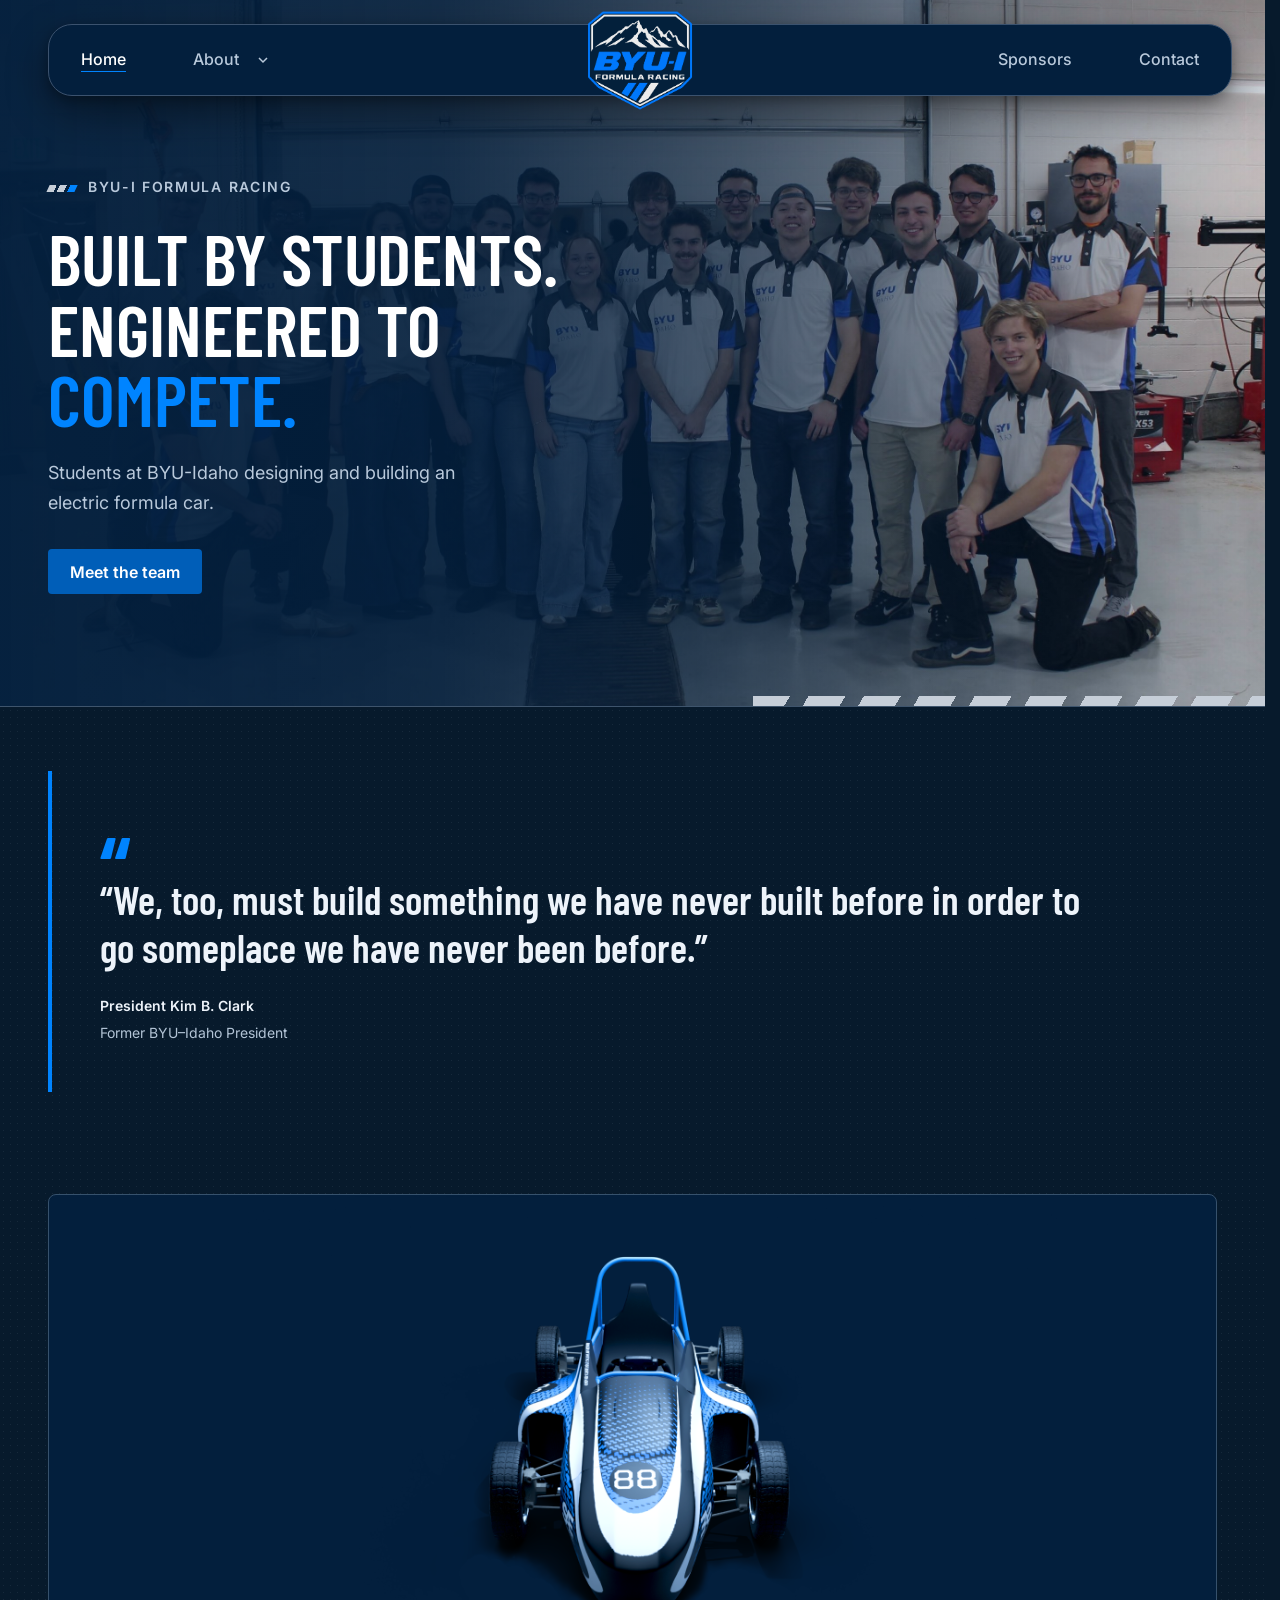
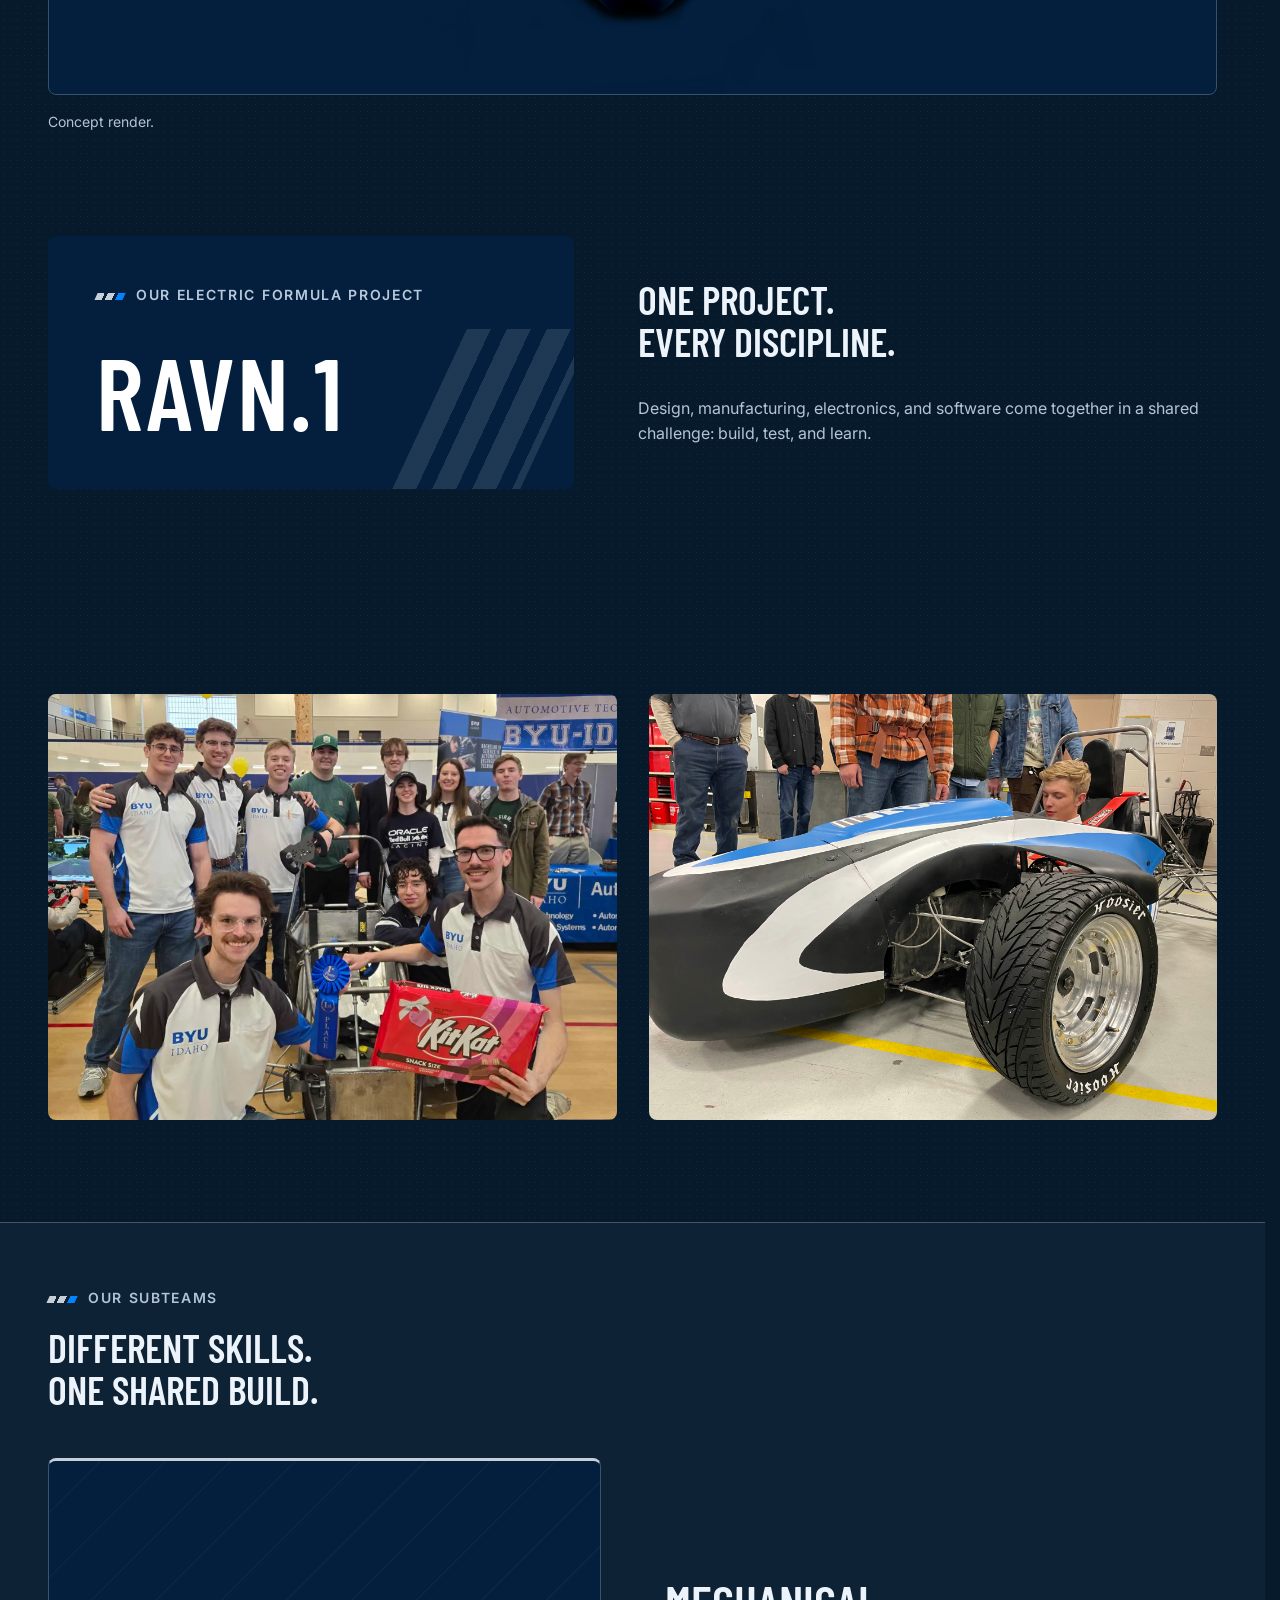
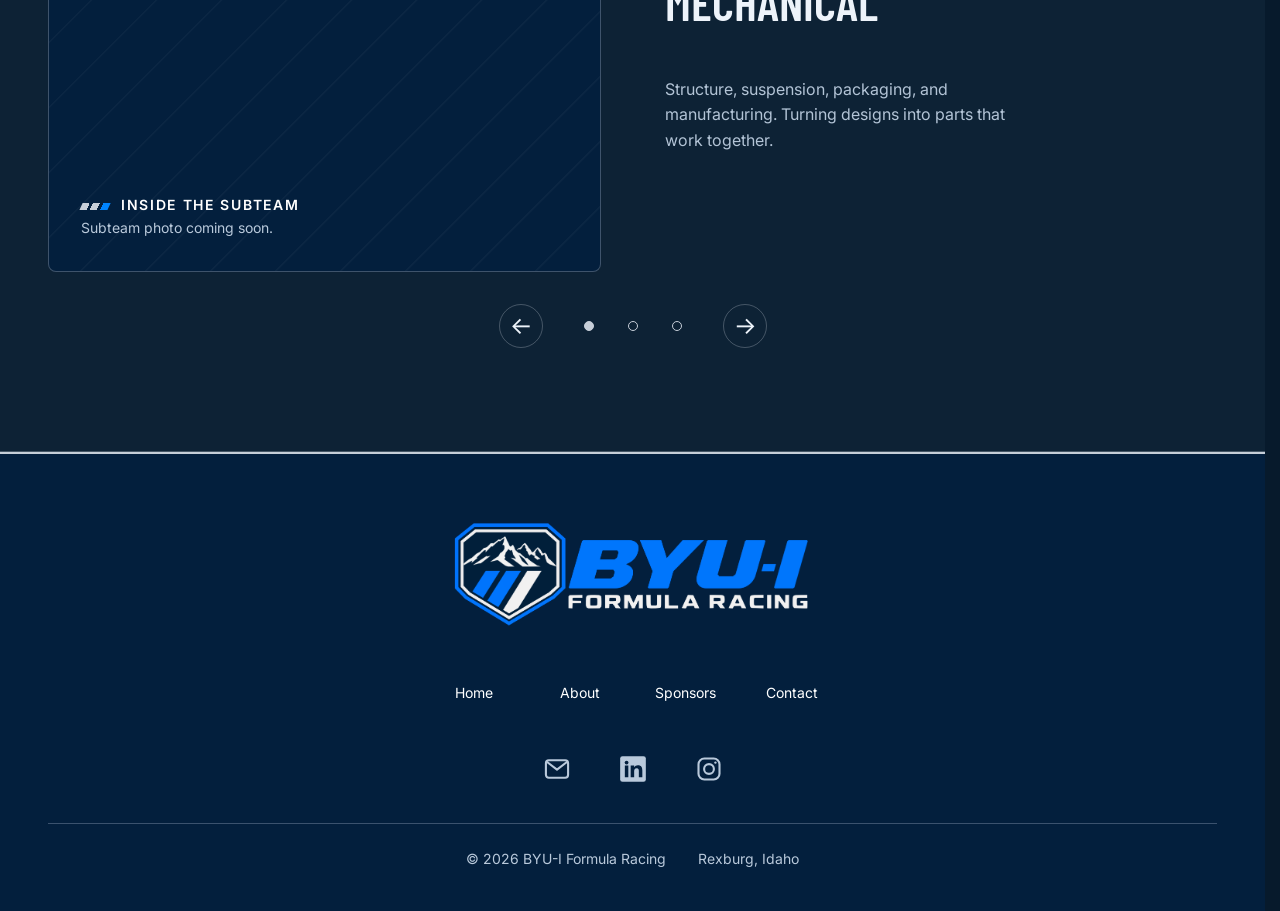
==== commit 8328525a: "Serve clean directory URLs on GitHub Pages" ====
--- a/index.html
+++ b/index.html
@@ -18,9 +18,9 @@
   <header class="site-header" data-site-header>
     <nav class="container fallback-nav" aria-label="Main navigation">
       <a href="./" aria-current="page">Home</a>
-      <a href="about">About</a>
-      <a href="sponsors">Sponsors</a>
-      <a href="contact">Contact</a>
+      <a href="about/">About</a>
+      <a href="sponsors/">Sponsors</a>
+      <a href="contact/">Contact</a>
     </nav>
   </header>
   <main id="main" tabindex="-1">
@@ -31,7 +31,7 @@
           <span class="eyebrow">BYU-I Formula Racing</span>
           <h1 id="home-title">BUILT BY STUDENTS.<br>ENGINEERED TO<br><span class="accent">COMPETE.</span></h1>
           <p class="lead">Students at BYU-Idaho designing and building an electric formula car.</p>
-          <a class="button" href="about">Meet the team</a>
+          <a class="button" href="about/">Meet the team</a>
         </div>
       </div>
     </section>
@@ -143,9 +143,9 @@
         <a class="footer-logo" href="./"><img src="assets/images/crest-horizontal.webp" alt="BYU-I Formula Racing home" width="1983" height="793" loading="lazy" decoding="async"></a>
         <nav class="footer-nav" aria-label="Footer navigation">
           <a href="./">Home</a>
-          <a href="about">About</a>
-          <a href="sponsors">Sponsors</a>
-          <a href="contact">Contact</a>
+          <a href="about/">About</a>
+          <a href="sponsors/">Sponsors</a>
+          <a href="contact/">Contact</a>
         </nav>
       </div>
       <div class="footer-contact" aria-label="Contact and social links">
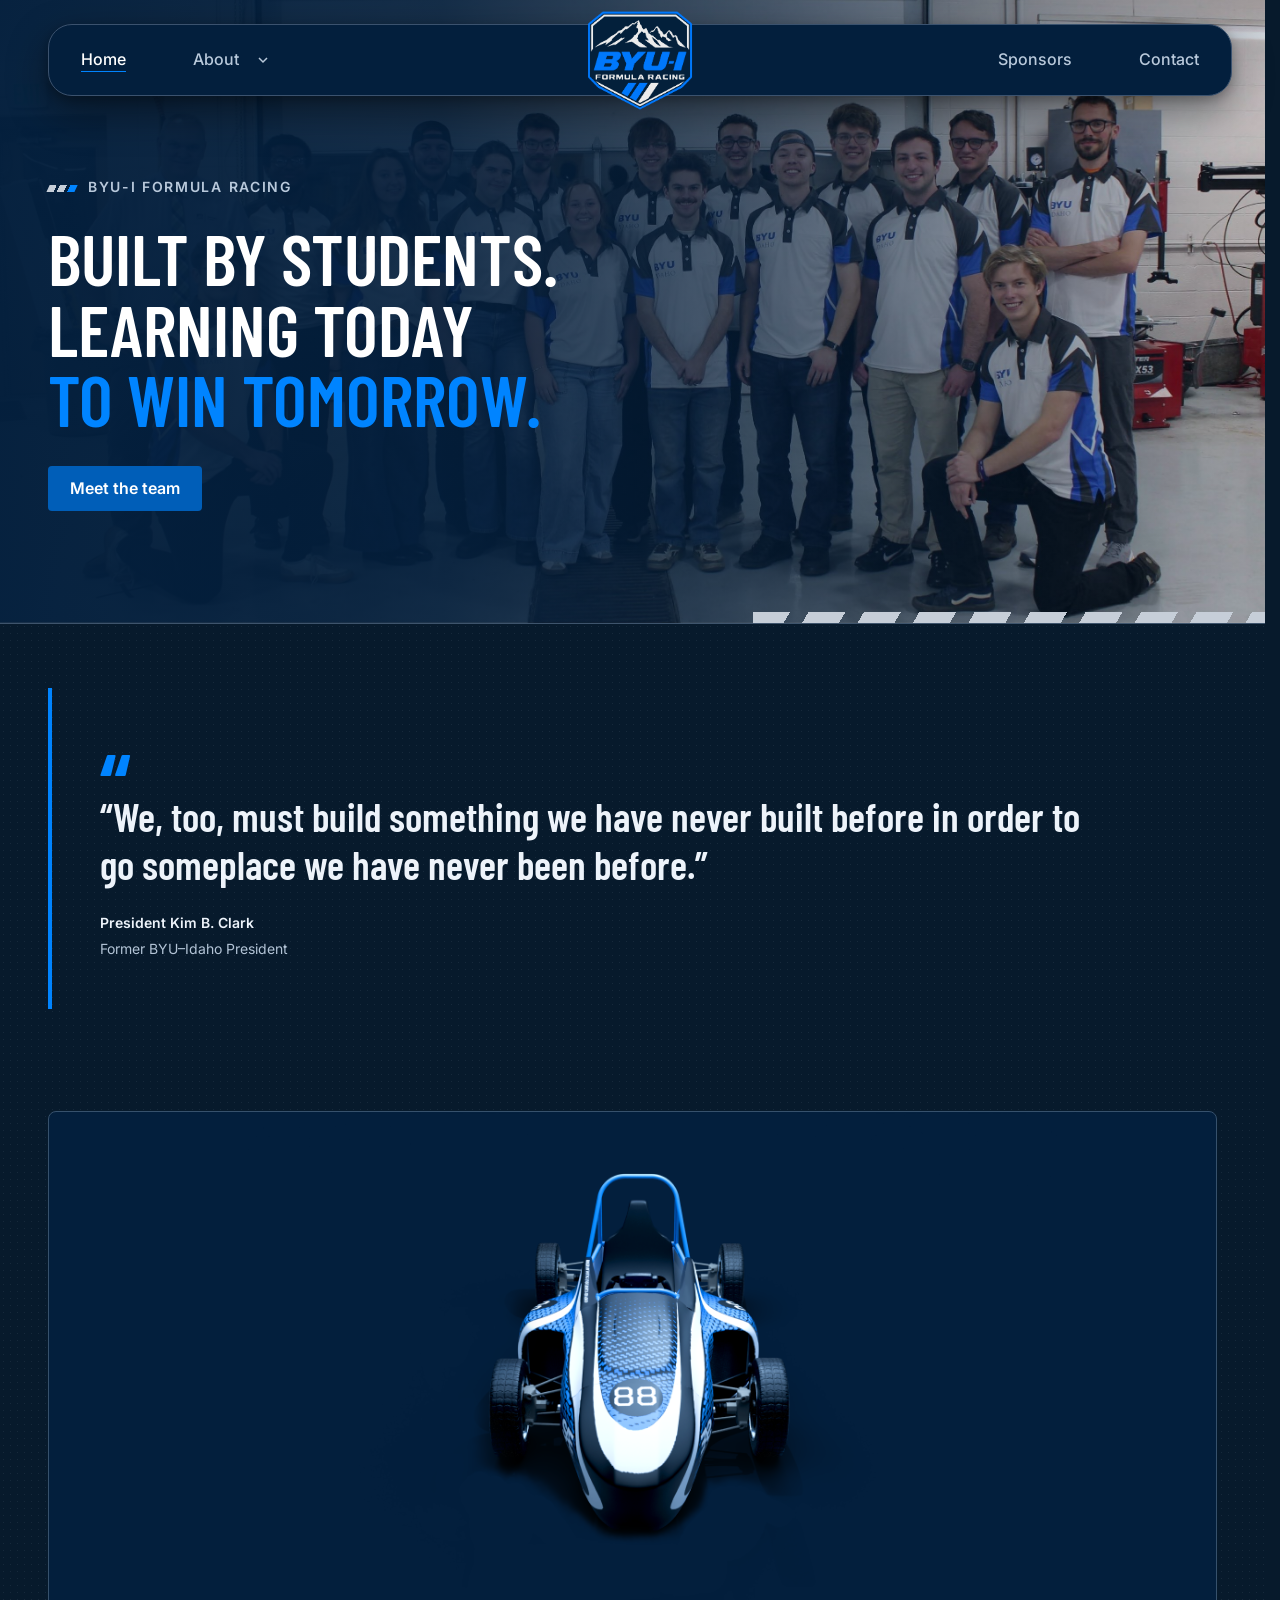
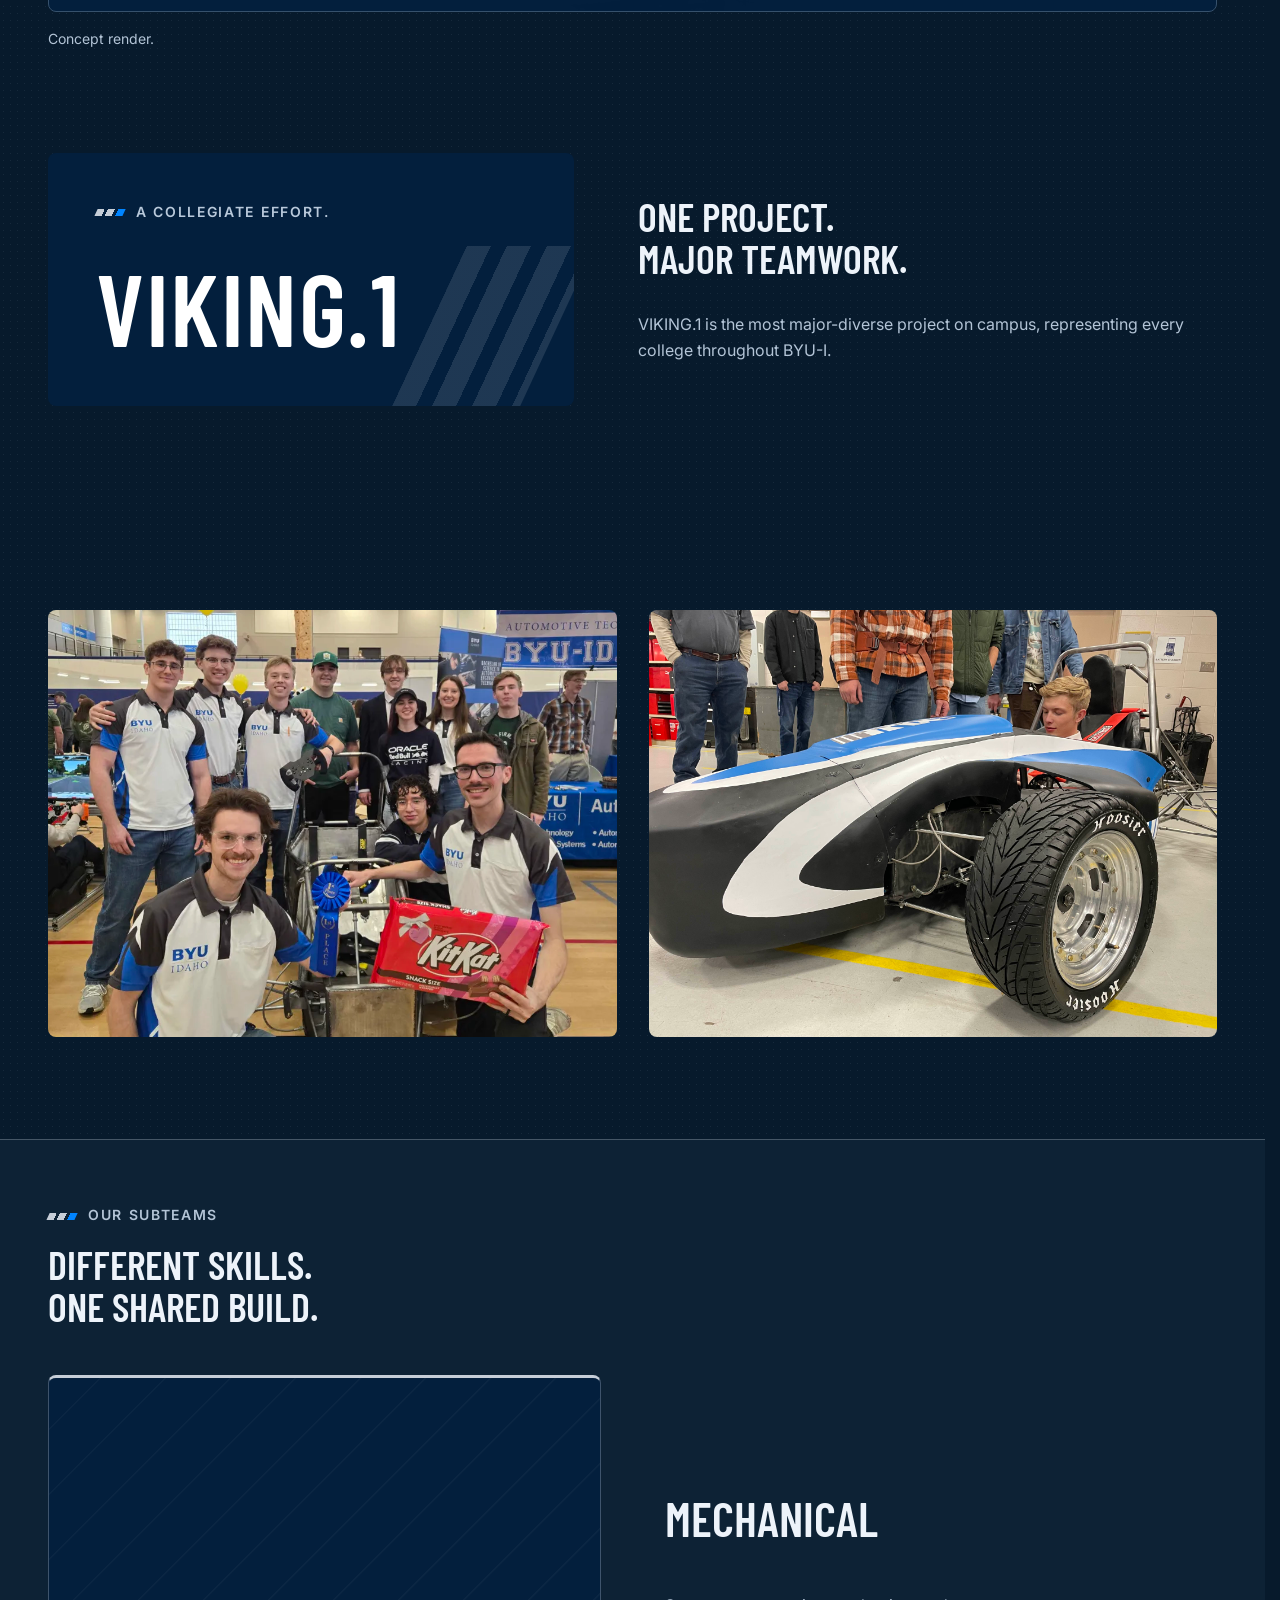
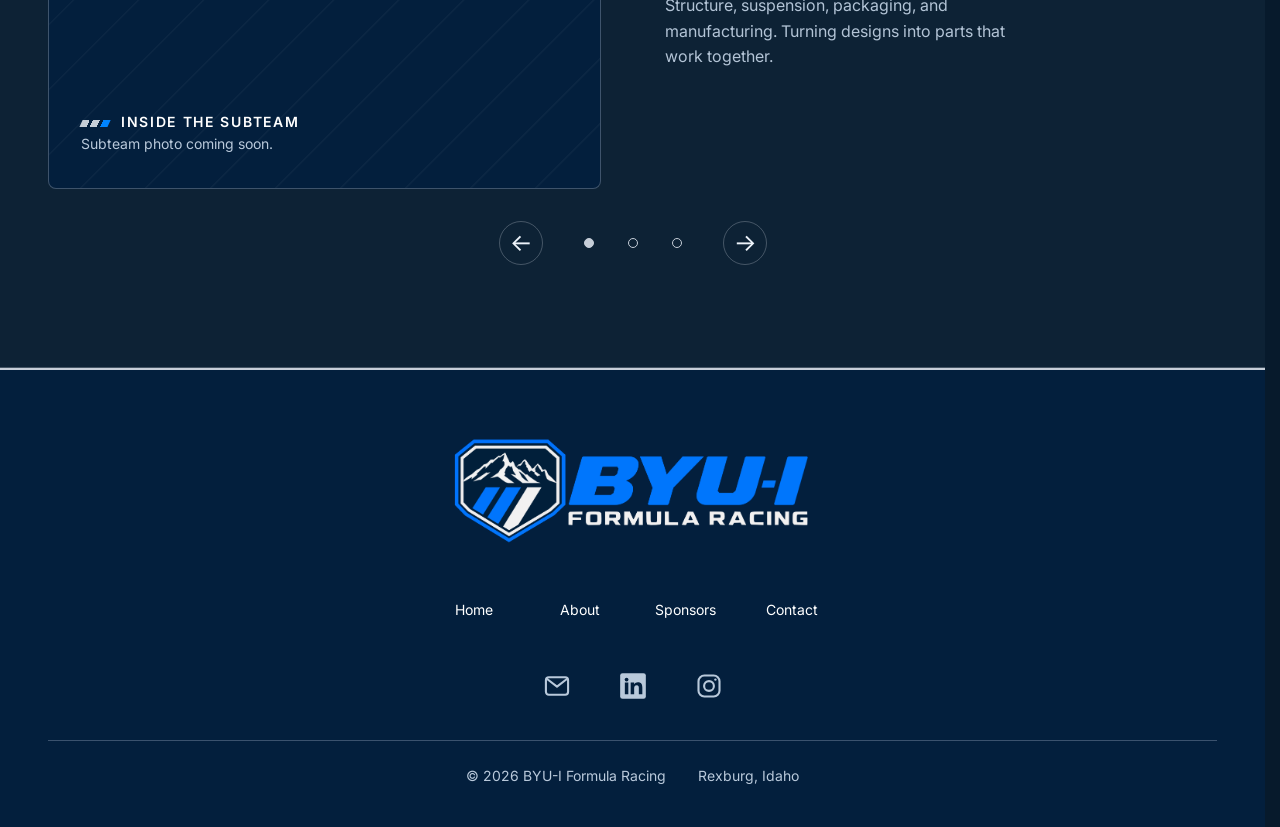
==== commit a8cd0998: "Update team content and use native Formspree contact submissions" ====
--- a/index.html
+++ b/index.html
@@ -17,10 +17,10 @@
   <!-- Shared navigation is enhanced by site.js; these links also work without JS. -->
   <header class="site-header" data-site-header>
     <nav class="container fallback-nav" aria-label="Main navigation">
-      <a href="./" aria-current="page">Home</a>
-      <a href="about/">About</a>
-      <a href="sponsors/">Sponsors</a>
-      <a href="contact/">Contact</a>
+      <a href="index.html" aria-current="page">Home</a>
+      <a href="about.html">About</a>
+      <a href="sponsors.html">Sponsors</a>
+      <a href="contact.html">Contact</a>
     </nav>
   </header>
   <main id="main" tabindex="-1">
@@ -29,9 +29,9 @@
       <div class="container">
         <div class="hero-copy">
           <span class="eyebrow">BYU-I Formula Racing</span>
-          <h1 id="home-title">BUILT BY STUDENTS.<br>ENGINEERED TO<br><span class="accent">COMPETE.</span></h1>
-          <p class="lead">Students at BYU-Idaho designing and building an electric formula car.</p>
-          <a class="button" href="about/">Meet the team</a>
+          <h1 id="home-title">BUILT BY STUDENTS.<br>LEARNING TODAY<br><span class="accent">TO WIN TOMORROW.</span></h1>
+          <p class="lead"></p>
+          <a class="button" href="about.html">Meet the team</a>
         </div>
       </div>
     </section>
@@ -58,12 +58,12 @@
     <section class="section" id="the-team" aria-labelledby="car-heading">
       <div class="container car-grid">
         <div class="model-panel">
-          <span class="eyebrow">Our electric formula project</span>
-          <span class="model-name">RAVN.1</span>
+          <span class="eyebrow">A collegiate effort.</span>
+          <span class="model-name">VIKING.1</span>
         </div>
         <div>
-          <h2 id="car-heading">ONE PROJECT.<br>EVERY DISCIPLINE.</h2>
-          <p class="muted">Design, manufacturing, electronics, and software come together in a shared challenge: build, test, and learn.</p>
+          <h2 id="car-heading">ONE PROJECT.<br>MAJOR TEAMWORK.</h2>
+          <p class="muted">VIKING.1 is the most major-diverse project on campus, representing every college throughout BYU-I.</p>
         </div>
       </div>
     </section>
@@ -140,12 +140,12 @@
   <footer class="site-footer" data-site-footer>
     <div class="container">
       <div class="footer-main">
-        <a class="footer-logo" href="./"><img src="assets/images/crest-horizontal.webp" alt="BYU-I Formula Racing home" width="1983" height="793" loading="lazy" decoding="async"></a>
+        <a class="footer-logo" href="index.html"><img src="assets/images/crest-horizontal.webp" alt="BYU-I Formula Racing home" width="1983" height="793" loading="lazy" decoding="async"></a>
         <nav class="footer-nav" aria-label="Footer navigation">
-          <a href="./">Home</a>
-          <a href="about/">About</a>
-          <a href="sponsors/">Sponsors</a>
-          <a href="contact/">Contact</a>
+          <a href="index.html">Home</a>
+          <a href="about.html">About</a>
+          <a href="sponsors.html">Sponsors</a>
+          <a href="contact.html">Contact</a>
         </nav>
       </div>
       <div class="footer-contact" aria-label="Contact and social links">
--- a/assets/css/site.css
+++ b/assets/css/site.css
@@ -163,11 +163,15 @@
 .model-panel .eyebrow { color: var(--text-on-dark); margin-bottom: 2rem; }
 .model-name { display: block; font-family: var(--font-display); font-weight: 600; font-size: clamp(4rem, 8vw, 6.5rem); line-height: 1; letter-spacing: .015em; position: relative; z-index: 1; }
 .support-grid { display: grid; grid-template-columns: repeat(3, 1fr); gap: 1.5rem; }
+.support-grid-disciplines { max-width: 52rem; margin-inline: auto; }
 .support-card { padding: 2rem; border: 1px solid var(--silver-edge); border-top: 3px solid var(--racing-silver); border-radius: var(--radius-card); background: #172b3d; }
 .support-card h3 { margin-bottom: 1rem; }
 .support-card p { color: var(--text-muted); font-size: .9375rem; }
 .support-card ul { padding-left: 1.1rem; font-size: .875rem; }
 .support-card li { margin-bottom: .5rem; }
+@media (min-width: 768px) {
+  .support-grid-disciplines { grid-template-columns: repeat(2, minmax(0, 1fr)); }
+}
 .cta-section { border-block: 1px solid var(--silver-edge); padding-block: 6rem; background: var(--brand-navy); color: white; }
 .cta-inner { display: flex; justify-content: space-between; align-items: center; gap: 2rem; }
 .cta-section h2 { color: white; margin-bottom: .75rem; }
@@ -245,7 +249,7 @@
   .subteam-copy { padding-block: 0; min-height: 12rem; }
 }
 
-/* 05 / Contact. The static site prepares email drafts; it has no mail server. */
+/* 05 / Contact. The static form submits to Formspree; email remains an alternative. */
 .contact-layout { display: grid; grid-template-columns: .8fr 1.2fr; gap: 5rem; }
 .contact-details { border-top: 1px solid var(--border); margin-top: 2rem; }
 .contact-detail { border-bottom: 1px solid var(--border); padding-block: 1.25rem; }
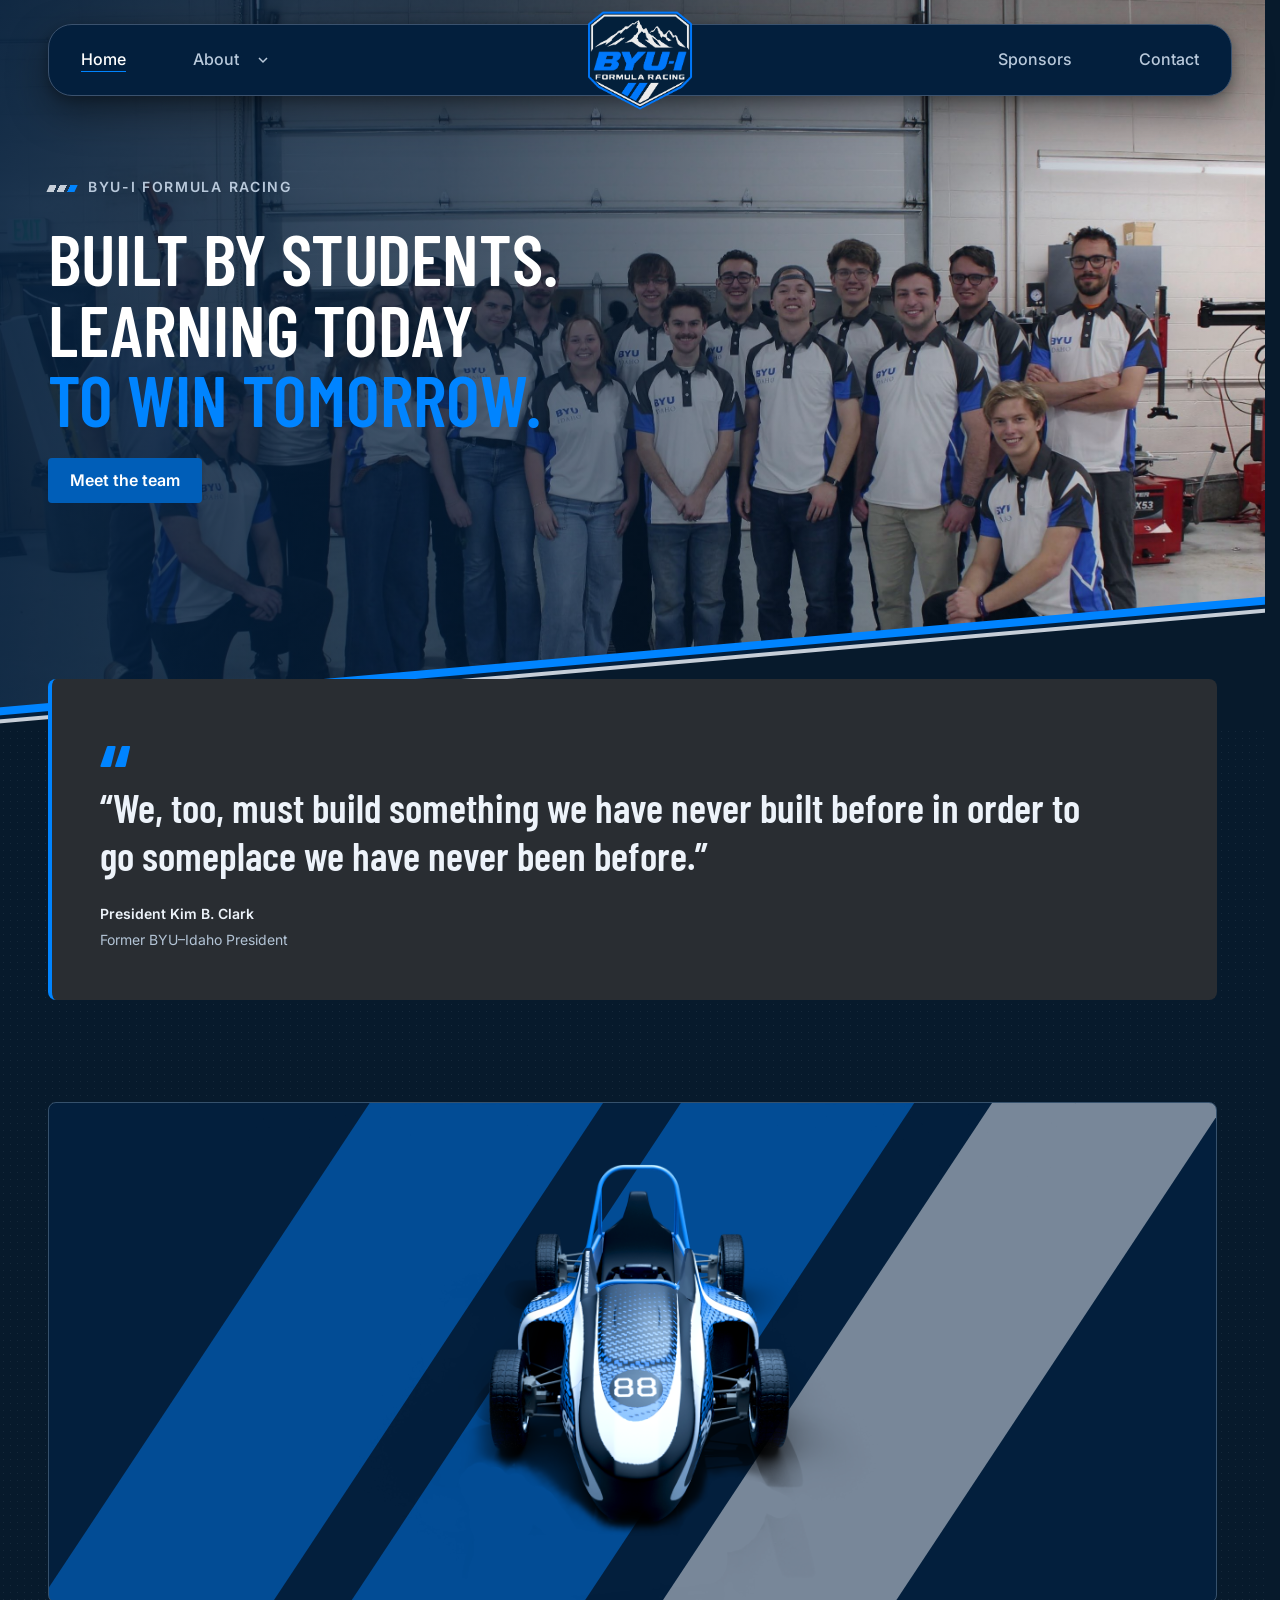
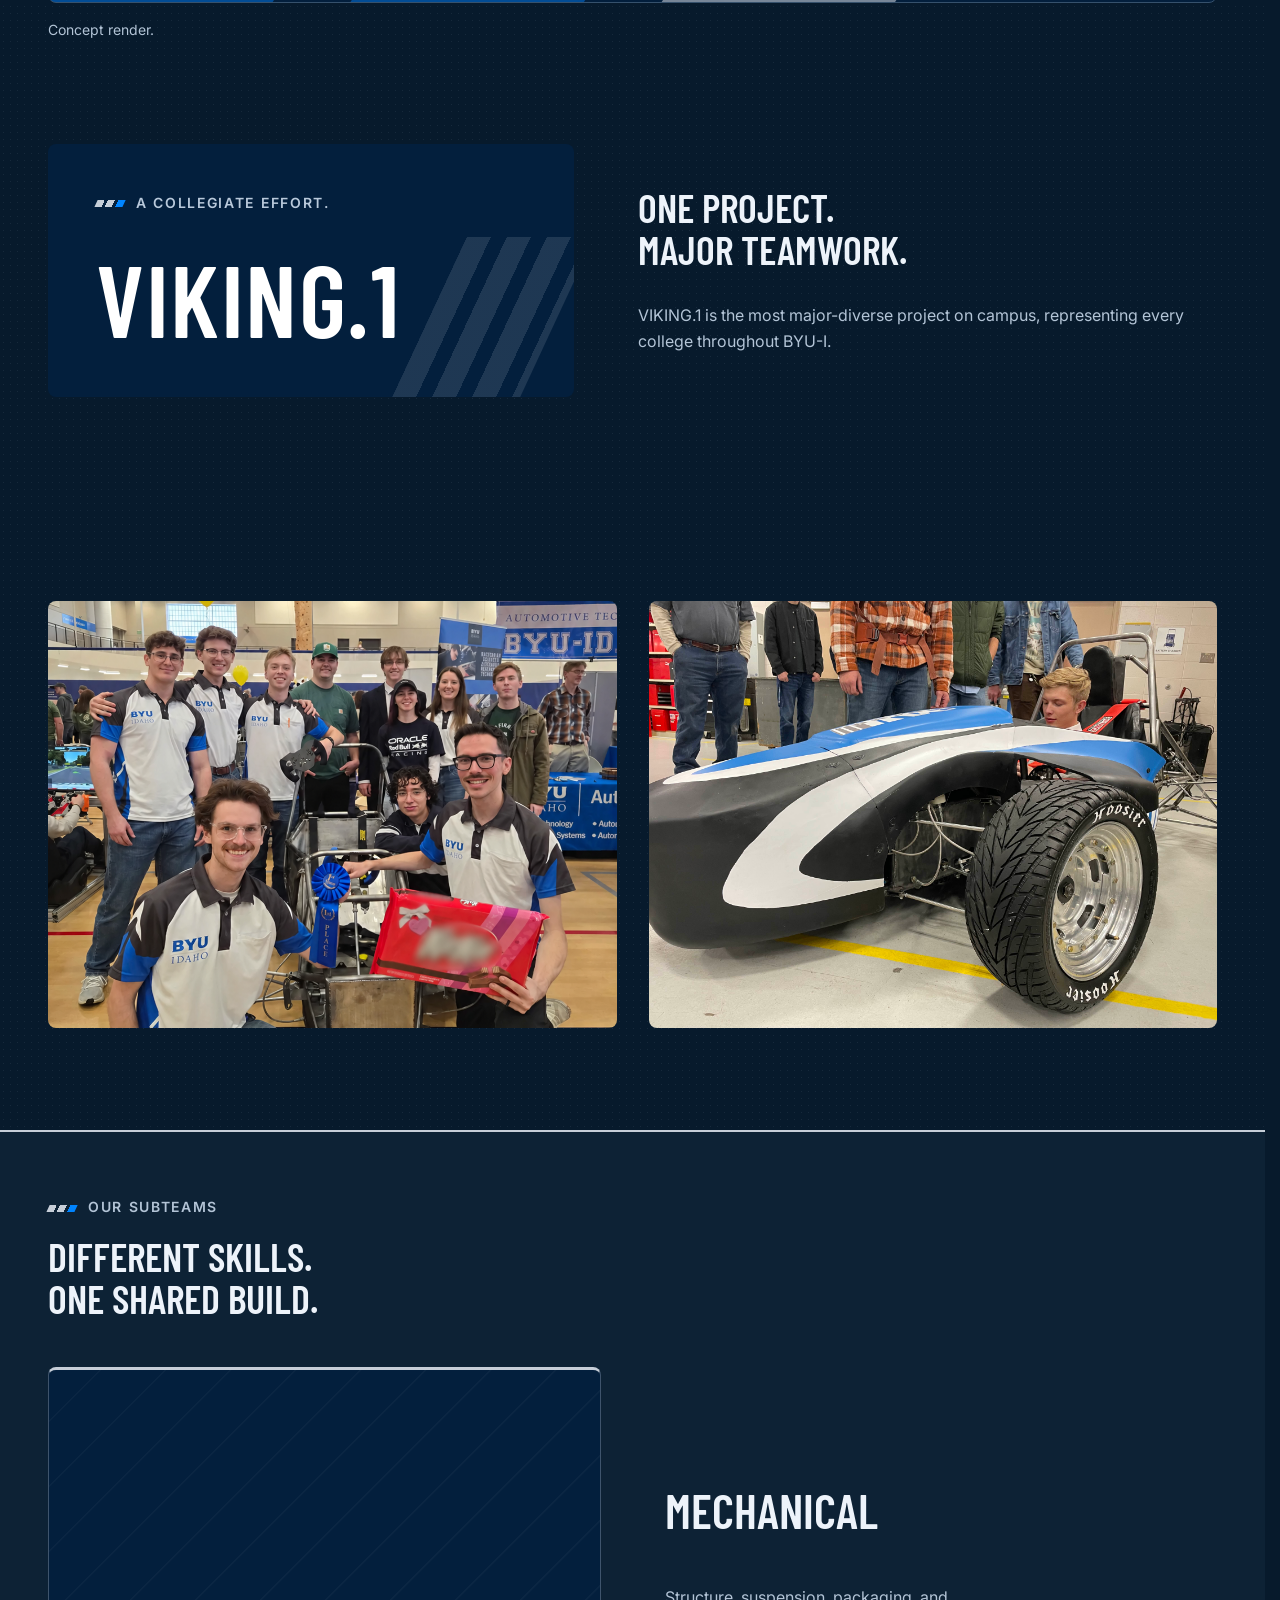
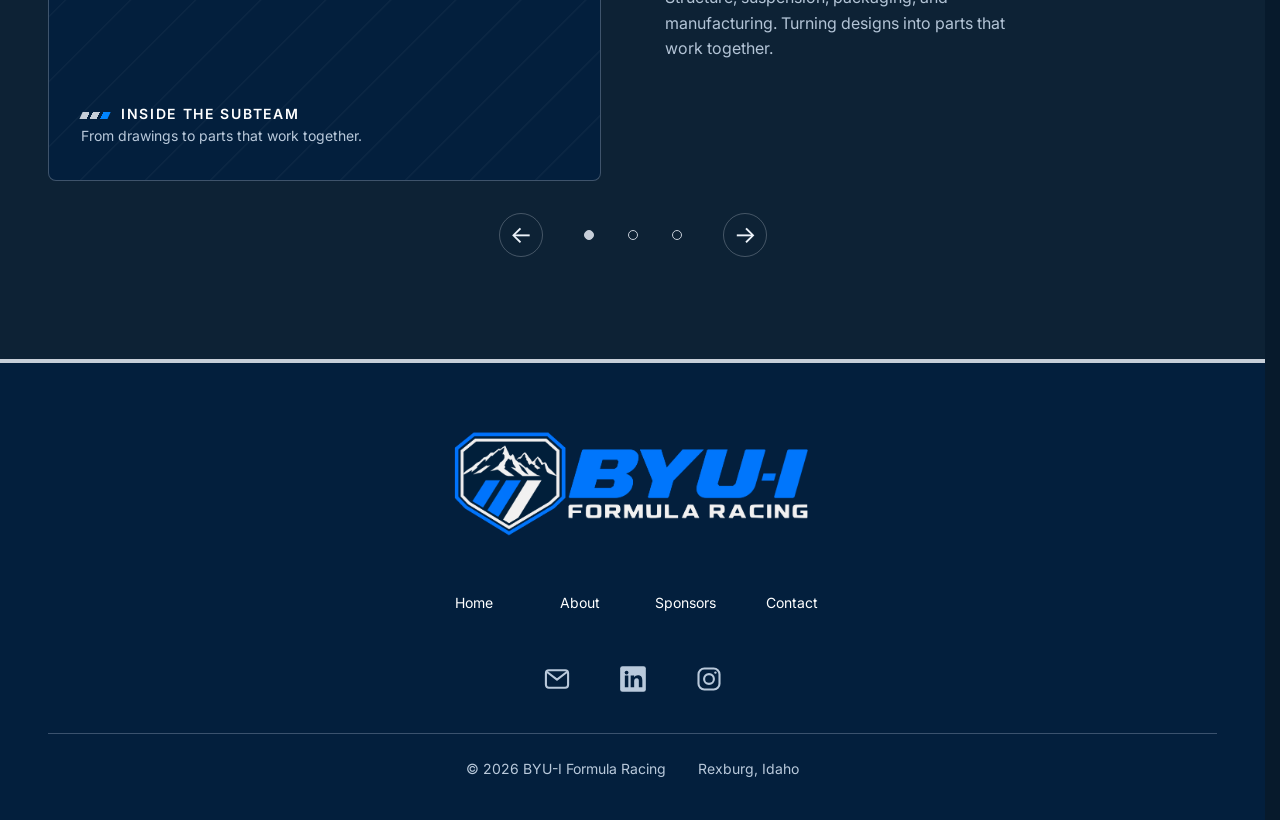
==== commit 1ba4c8a0: "Update website content and harden static deployment" ====
--- a/index.html
+++ b/index.html
@@ -4,10 +4,12 @@
   <meta charset="utf-8">
   <meta name="viewport" content="width=device-width, initial-scale=1">
   <meta name="theme-color" content="#031f3d">
-  <meta name="description" content="Meet BYU-I Formula Racing, the student engineering team behind the RAVN.1 electric formula project at BYU-Idaho.">
+  <meta name="description" content="Meet BYU-I Formula Racing, the student engineering team behind the VIKING.1 electric formula project at BYU-Idaho.">
   <title>BYU-I Formula Racing | Built by students</title>
   <link rel="stylesheet" href="assets/css/tokens.css">
   <link rel="stylesheet" href="assets/css/site.css">
+  <link rel="icon" type="image/png" sizes="32x32" href="assets/images/favicon-32.png">
+  <link rel="apple-touch-icon" href="assets/images/apple-touch-icon.png">
   <script src="assets/js/config.js" defer></script>
   <script src="assets/js/site.js" defer></script>
   <script src="assets/js/subteams.js" defer></script>
@@ -17,10 +19,10 @@
   <!-- Shared navigation is enhanced by site.js; these links also work without JS. -->
   <header class="site-header" data-site-header>
     <nav class="container fallback-nav" aria-label="Main navigation">
-      <a href="index.html" aria-current="page">Home</a>
-      <a href="about.html">About</a>
-      <a href="sponsors.html">Sponsors</a>
-      <a href="contact.html">Contact</a>
+      <a href="./" aria-current="page">Home</a>
+      <a href="about/">About</a>
+      <a href="sponsors/">Sponsors</a>
+      <a href="contact/">Contact</a>
     </nav>
   </header>
   <main id="main" tabindex="-1">
@@ -30,8 +32,7 @@
         <div class="hero-copy">
           <span class="eyebrow">BYU-I Formula Racing</span>
           <h1 id="home-title">BUILT BY STUDENTS.<br>LEARNING TODAY<br><span class="accent">TO WIN TOMORROW.</span></h1>
-          <p class="lead"></p>
-          <a class="button" href="about.html">Meet the team</a>
+          <a class="button" href="about/">Meet the team</a>
         </div>
       </div>
     </section>
@@ -70,7 +71,7 @@
     <section class="section photo-section" aria-label="Life in the workshop">
       <div class="container photo-grid">
         <figure class="photo-figure" data-photo="team">
-          <img class="team-photo team-event-photo" src="assets/images/team-with-chassis.webp" alt="BYU-I Formula Racing team members gathered around a car chassis at an indoor event" width="959" height="1280" loading="lazy" decoding="async">
+          <img class="team-photo team-event-photo" src="assets/images/team-with-chassis-blurred.png" alt="BYU-I Formula Racing team members gathered around a car chassis at an indoor event" width="1085" height="1449" loading="lazy" decoding="async">
         </figure>
         <figure class="photo-figure" data-photo="workshop">
           <img class="team-photo" src="assets/images/car-in-workshop.jpeg" alt="A team member seated in the blue, white, and black formula car in the workshop" width="4032" height="3024" loading="lazy" decoding="async">
@@ -91,7 +92,7 @@
             <figure class="photo-figure" data-photo="fabrication">
               <div class="photo-placeholder">
                 <span class="eyebrow">Inside the subteam</span>
-                <p>Subteam photo coming soon.</p>
+                <p>From drawings to parts that work together.</p>
               </div>
             </figure>
             <div class="subteam-copy">
@@ -103,7 +104,7 @@
             <figure class="photo-figure" data-photo="controls">
               <div class="photo-placeholder">
                 <span class="eyebrow">Inside the subteam</span>
-                <p>Subteam photo coming soon.</p>
+                <p>Connecting power, sensing, and control.</p>
               </div>
             </figure>
             <div class="subteam-copy">
@@ -115,7 +116,7 @@
             <figure class="photo-figure" data-photo="operations">
               <div class="photo-placeholder">
                 <span class="eyebrow">Inside the subteam</span>
-                <p>Subteam photo coming soon.</p>
+                <p>Planning the work and sharing the story.</p>
               </div>
             </figure>
             <div class="subteam-copy">
@@ -140,12 +141,12 @@
   <footer class="site-footer" data-site-footer>
     <div class="container">
       <div class="footer-main">
-        <a class="footer-logo" href="index.html"><img src="assets/images/crest-horizontal.webp" alt="BYU-I Formula Racing home" width="1983" height="793" loading="lazy" decoding="async"></a>
+        <a class="footer-logo" href="./"><img src="assets/images/crest-horizontal.webp" alt="BYU-I Formula Racing home" width="1983" height="793" loading="lazy" decoding="async"></a>
         <nav class="footer-nav" aria-label="Footer navigation">
-          <a href="index.html">Home</a>
-          <a href="about.html">About</a>
-          <a href="sponsors.html">Sponsors</a>
-          <a href="contact.html">Contact</a>
+          <a href="./">Home</a>
+          <a href="about/">About</a>
+          <a href="sponsors/">Sponsors</a>
+          <a href="contact/">Contact</a>
         </nav>
       </div>
       <div class="footer-contact" aria-label="Contact and social links">
--- a/assets/css/site.css
+++ b/assets/css/site.css
@@ -127,8 +127,17 @@
 .hero h1, .hero h2, .hero h3 { color: white; }
 /* Silver speed marks sit along the panel edge, clear of headings and copy. */
 .hero::after { content: ""; position: absolute; bottom: 0; right: 0; width: min(42%, 32rem); height: .65rem; background: repeating-linear-gradient(120deg, var(--racing-silver) 0 2rem, transparent 2rem 3rem); pointer-events: none; }
-.home-hero { padding-bottom: 7rem; }
-.home-hero::before { content: ""; position: absolute; inset: 0; background-image: linear-gradient(90deg, #031f3dfa 0%, #031f3de6 35%, #031f3da6 60%, #031f3d33 100%), url("../images/home-team.jpeg"); background-size: cover; background-position: center 65%; pointer-events: none; }
+.home-hero { padding-bottom: max(11rem, calc(9vw + 7rem)); border-bottom: 0; }
+.home-hero::before { content: ""; position: absolute; inset: 0; background-image: linear-gradient(90deg, #031f3de6 0%, #031f3db3 35%, #031f3d66 60%, #031f3d1a 100%), url("../images/home-team.jpeg"); background-size: cover; background-position: center 35%; pointer-events: none; }
+/* Draw the diagonal directly with one-pixel transitions to soften its edges. */
+.home-hero::after {
+  width: 100%; height: calc(9vw + 1.5rem); bottom: 0;
+  background: linear-gradient(175deg,
+    transparent calc(50% - .5rem - 1px), var(--brand-blue) calc(50% - .5rem),
+    var(--brand-blue) calc(50% - 1px), var(--brand-navy) 50%,
+    var(--brand-navy) calc(50% + .25rem - 1px), var(--racing-silver) calc(50% + .25rem),
+    var(--racing-silver) calc(50% + .5rem - 1px), var(--surface-subtle) calc(50% + .5rem));
+}
 .home-hero .hero-copy { max-width: 52rem; }
 .home-hero .lead { max-width: 40ch; }
 .hero p { color: var(--text-on-dark); }
@@ -144,13 +153,14 @@
 .hero-aside { padding-left: 2rem; border-left: 1px solid #617a94; }
 .hero-aside .lead { max-width: 36ch; }
 .hero-aside p:last-child { margin-bottom: 0; }
-.hero-quote { margin: 0; border-left-color: var(--brand-blue); }
+.hero-quote, .home-quote { background: #292d32; border-radius: var(--radius-card); }
+.hero-quote { margin: 0; padding: 2rem; border-left-color: var(--brand-blue); }
 .hero-quote blockquote { margin: 0 0 1.5rem; }
 .hero-quote figcaption { display: grid; gap: .25rem; color: var(--text-on-dark); font-size: .875rem; }
 .hero-quote .quote-author { color: var(--text); font-weight: 600; }
 
 /* 04 / Content components */
-.home-quote { position: relative; margin-block: clamp(3rem, 5vw, 5rem) 0; padding: clamp(1.5rem, 4vw, 3rem); border-left: 4px solid var(--brand-blue); }
+.home-quote { position: relative; z-index: 1; margin-block: min(-3rem, -4vw) 0; padding: clamp(1.5rem, 4vw, 3rem); border-left: 4px solid var(--brand-blue); }
 .home-quote-mark { display: block; height: 2.5rem; color: var(--brand-blue); font-family: var(--font-display); font-size: 6rem; line-height: 1; }
 .home-quote blockquote { margin: 1rem 0 1.5rem; }
 .home-quote blockquote p { max-width: 55ch; font-family: var(--font-display); font-weight: 600; font-size: clamp(1.75rem, 3.2vw, 2.5rem); line-height: 1.2; text-wrap: pretty; }
@@ -162,15 +172,36 @@
 .model-panel::after { content: ""; position: absolute; right: 1.5rem; bottom: -2rem; width: 8rem; height: 12rem; transform: skewX(-25deg); background: repeating-linear-gradient(90deg, #c6ced824 0 1.5rem, transparent 1.5rem 2.5rem); pointer-events: none; }
 .model-panel .eyebrow { color: var(--text-on-dark); margin-bottom: 2rem; }
 .model-name { display: block; font-family: var(--font-display); font-weight: 600; font-size: clamp(4rem, 8vw, 6.5rem); line-height: 1; letter-spacing: .015em; position: relative; z-index: 1; }
-.support-grid { display: grid; grid-template-columns: repeat(3, 1fr); gap: 1.5rem; }
-.support-grid-disciplines { max-width: 52rem; margin-inline: auto; }
-.support-card { padding: 2rem; border: 1px solid var(--silver-edge); border-top: 3px solid var(--racing-silver); border-radius: var(--radius-card); background: #172b3d; }
-.support-card h3 { margin-bottom: 1rem; }
-.support-card p { color: var(--text-muted); font-size: .9375rem; }
-.support-card ul { padding-left: 1.1rem; font-size: .875rem; }
-.support-card li { margin-bottom: .5rem; }
-@media (min-width: 768px) {
-  .support-grid-disciplines { grid-template-columns: repeat(2, minmax(0, 1fr)); }
+/* Shared About and Sponsors selector: selected text at left, choices at right. */
+.discipline-panel + .discipline-panel { margin-top: 2rem; }
+.discipline-screen { min-width: 0; min-height: 23rem; margin: 0; padding: 1.5rem; display: flex; flex-direction: column; justify-content: center; gap: 1.5rem; border-radius: .75rem; background: #27394b; }
+.discipline-label { margin: 0; color: var(--link); font-size: 1rem; }
+.discipline-screen h3 { margin: 0; font-size: clamp(1.75rem, 3vw, 2.5rem); }
+.discipline-copy { max-width: 50ch; margin: 0; color: var(--text-muted); }
+.discipline-panel > .discipline-copy { margin-top: 1.5rem; }
+.discipline-copy ul { margin: 0; padding-left: 1.25rem; }
+.discipline-copy li + li { margin-top: .25rem; }
+.discipline-explorer.is-interactive { position: relative; display: grid; grid-template-columns: repeat(2, minmax(0, 1fr)); gap: 0 1rem; }
+.discipline-explorer.is-interactive::before { content: ""; grid-area: 1 / 1 / 2 / -1; border-radius: 1rem; background: #292d32; }
+.is-interactive .discipline-panel { display: contents; }
+.is-interactive .discipline-screen { grid-area: 1 / 1; margin: 1.5rem 0 1.5rem 1.5rem; }
+.is-interactive .discipline-panel > .discipline-copy { grid-column: 1 / -1; grid-row: 3; }
+.discipline-controls { grid-area: 1 / 2; z-index: 1; display: grid; grid-auto-rows: 1fr; margin: 1.5rem 1.5rem 1.5rem 0; }
+.discipline-button { display: flex; flex-direction: column; justify-content: center; align-items: start; gap: .5rem; min-width: 0; min-height: var(--control-min); padding: .75rem 1rem; border: 0; border-bottom: 1px solid var(--silver-edge); background: transparent; color: var(--text); text-align: left; cursor: pointer; }
+.discipline-number { color: var(--text-muted); font-size: .8125rem; }
+.discipline-name { font-family: var(--font-display); font-weight: 600; font-size: clamp(1.5rem, 2.5vw, 2rem); line-height: 1.1; }
+.discipline-button:hover { background: #ffffff08; }
+.discipline-button[aria-pressed="true"] { background: #ffffff08; border-bottom-color: var(--link); box-shadow: inset 3px 0 var(--link); }
+.discipline-button[aria-pressed="true"] .discipline-name,
+.discipline-button[aria-pressed="true"] .discipline-number { color: var(--link); }
+@media (max-width: 767px) {
+  .discipline-explorer.is-interactive { grid-template-columns: minmax(0, 1fr); }
+  .discipline-explorer.is-interactive::before { grid-area: 1 / 1 / 3 / -1; }
+  .is-interactive .discipline-screen { grid-area: 1 / 1; min-height: 18rem; margin: 1rem 1rem 0; }
+  .discipline-controls { grid-area: 2 / 1; grid-template-columns: repeat(2, minmax(0, 1fr)); grid-template-rows: repeat(2, 1fr); gap: .5rem; margin: 1rem; }
+  .discipline-controls > :last-child:nth-child(odd) { grid-column: 1 / -1; }
+  .discipline-button { padding: .75rem; }
+  .discipline-name { font-size: 1.5rem; }
 }
 .cta-section { border-block: 1px solid var(--silver-edge); padding-block: 6rem; background: var(--brand-navy); color: white; }
 .cta-inner { display: flex; justify-content: space-between; align-items: center; gap: 2rem; }
@@ -187,9 +218,8 @@
 .sponsor-group > h3 { margin-bottom: 1.5rem; }
 .sponsor-grid { display: grid; grid-template-columns: repeat(4, minmax(0, 1fr)); gap: 1.5rem; }
 .sponsor-grid-major { grid-template-columns: repeat(2, minmax(0, 1fr)); }
-.sponsor-slot, .sponsor-entry { min-width: 0; min-height: 12rem; }
+.sponsor-entry { min-width: 0; min-height: 12rem; }
 .sponsor-grid-major > * { min-height: 16rem; }
-.sponsor-slot { display: grid; place-items: center; border: 1px dashed var(--silver-edge); border-top: 2px solid var(--racing-silver); border-radius: var(--radius-card); background: #ffffff02; color: var(--text-muted); font-size: .875rem; }
 .sponsor-entry { display: flex; flex-direction: column; justify-content: center; overflow-wrap: anywhere; padding: 1.5rem; background: #172b3d; border: 1px solid var(--silver-edge); border-top: 2px solid var(--racing-silver); border-radius: var(--radius-card); text-align: center; }
 .sponsor-entry img { background: #fff; padding: .75rem; border-radius: var(--radius-control); height: 5rem; width: 100%; object-fit: contain; margin-bottom: 1rem; }
 /* Give major sponsors matching logo panels with room for stacked marks. */
@@ -218,7 +248,8 @@
 .photo-section .photo-placeholder .eyebrow::before { display: none; }
 .photo-section .photo-placeholder p { margin-top: .75rem; }
 .photo-wide .photo-placeholder, .photo-wide .team-photo { aspect-ratio: 21 / 9; }
-.car-render .team-photo { object-fit: contain; background: var(--brand-navy); border: 1px solid var(--border); }
+/* Oversized crest stripes sit behind the transparent concept render. */
+.car-render .team-photo { object-fit: contain; background: url("../images/brand-stripes.svg") center / cover no-repeat, var(--brand-navy); border: 1px solid var(--border); }
 .hero, .cta-section { background-image: repeating-linear-gradient(125deg, transparent 0 79px, #ffffff03 80px 81px); }
 @media (max-width: 767px) {
   .photo-grid { grid-template-columns: 1fr; gap: 1.5rem; }
@@ -228,7 +259,7 @@
 
 /* Homepage subteams: manual slides with a readable no-JavaScript fallback. */
 .photo-section + .subteams-section { padding-top: clamp(3rem, 5vw, 5rem); }
-.subteams-section { border-block: 1px solid var(--silver-edge); background-color: #0d2235; }
+.subteams-section { border-block: 2px solid var(--racing-silver); background-color: #0d2235; }
 .subteam-slide { display: grid; grid-template-columns: 1fr 1fr; align-items: center; gap: clamp(2rem, 5vw, 5rem); }
 .subteam-slide + .subteam-slide { margin-top: 3rem; }
 .subteams-section[aria-roledescription="carousel"] .subteam-slide { margin-top: 0; }
@@ -270,10 +301,6 @@
 .form-help { color: var(--text-muted); font-size: .875rem; margin-bottom: 1.5rem; }
 .form-actions { margin-top: 1.5rem; }
 .form-status { font-size: .875rem; margin-top: 1rem; color: var(--text); }
-.message-preview { margin-top: 1.5rem; border-top: 1px solid var(--border); padding-top: 1.5rem; }
-.message-preview h3 { font-size: 1.5rem; }
-.message-preview pre { padding: 1rem; background: var(--surface-subtle); font-family: var(--font-body); white-space: pre-wrap; overflow-wrap: anywhere; font-size: .875rem; line-height: 1.65; }
-.message-preview .actions { margin-top: 1rem; }
 
 /* 06 / Footer */
 .site-footer { background: var(--brand-navy); color: var(--text-on-dark); padding-block: 2.5rem; border-top: 2px solid var(--racing-silver); }
@@ -295,13 +322,16 @@
 .footer-bottom p { margin-bottom: 0; }
 
 /* 07 / Tablet and phone layouts */
+/* Stop ultrawide screens enlarging the photo until faces leave the hero. */
+@media (min-width: 100rem) {
+  .home-hero::before { max-width: 100rem; margin-inline: auto; mask-image: linear-gradient(90deg, transparent, #000 6%, #000 94%, transparent); }
+}
 @media (max-width: 1023px) {
   .hero { padding-top: 10rem; }
   .hero-grid { gap: 2rem; }
   .split-section { gap: 3rem; }
   .contact-layout { gap: 2rem; }
   .contact-form { padding: 2rem; }
-  .support-card { padding: 1.5rem; }
   .car-grid { gap: 3rem; }
 }
 @media (max-width: 767px) {
@@ -315,7 +345,7 @@
   .menu-top { padding-bottom: .5rem; }
   .section { padding-block: 4rem; }
   .hero { padding-top: 9rem; }
-  .home-hero::before { background-image: linear-gradient(90deg, #031f3df5, #031f3dcc), url("../images/home-team.jpeg"); background-position: 60% center; }
+  .home-hero::before { background-image: linear-gradient(90deg, #031f3db3, #031f3d73), url("../images/home-team.jpeg"); background-position: 60% center; }
   .hero-grid { grid-template-columns: 1fr; gap: 3rem; padding-bottom: 2rem; }
   .hero-copy .lead { max-width: 42ch; }
   .hero-copy h1 { font-size: clamp(3rem, 10vw, 4.5rem); }
@@ -323,15 +353,15 @@
   .page-hero { padding-bottom: 3rem; }
   .page-hero .hero-grid { gap: 2rem; }
   .hero-aside { padding-left: 1rem; }
+  .hero-quote { padding: 1.5rem; }
   .hero-aside .lead { font-size: 1rem; }
   .car-grid, .split-section, .contact-layout { grid-template-columns: 1fr; gap: 2.5rem; }
   .section-heading { display: block; margin-bottom: 2rem; }
   .section-heading > p { margin-top: 1.25rem; }
-  .support-grid, .sponsor-grid-major { grid-template-columns: 1fr; }
+  .sponsor-grid-major { grid-template-columns: 1fr; }
   .sponsor-grid-supporting { grid-template-columns: repeat(2, minmax(0, 1fr)); gap: 1rem; }
   .sponsor-grid-supporting > * { min-height: 10rem; }
   .sponsor-entry { padding: 1rem; }
-  .support-card { padding: 2rem; }
   .model-panel { padding: 2rem; }
   .cta-inner { flex-direction: column; align-items: stretch; }
   .cta-section { padding-block: 3rem; }
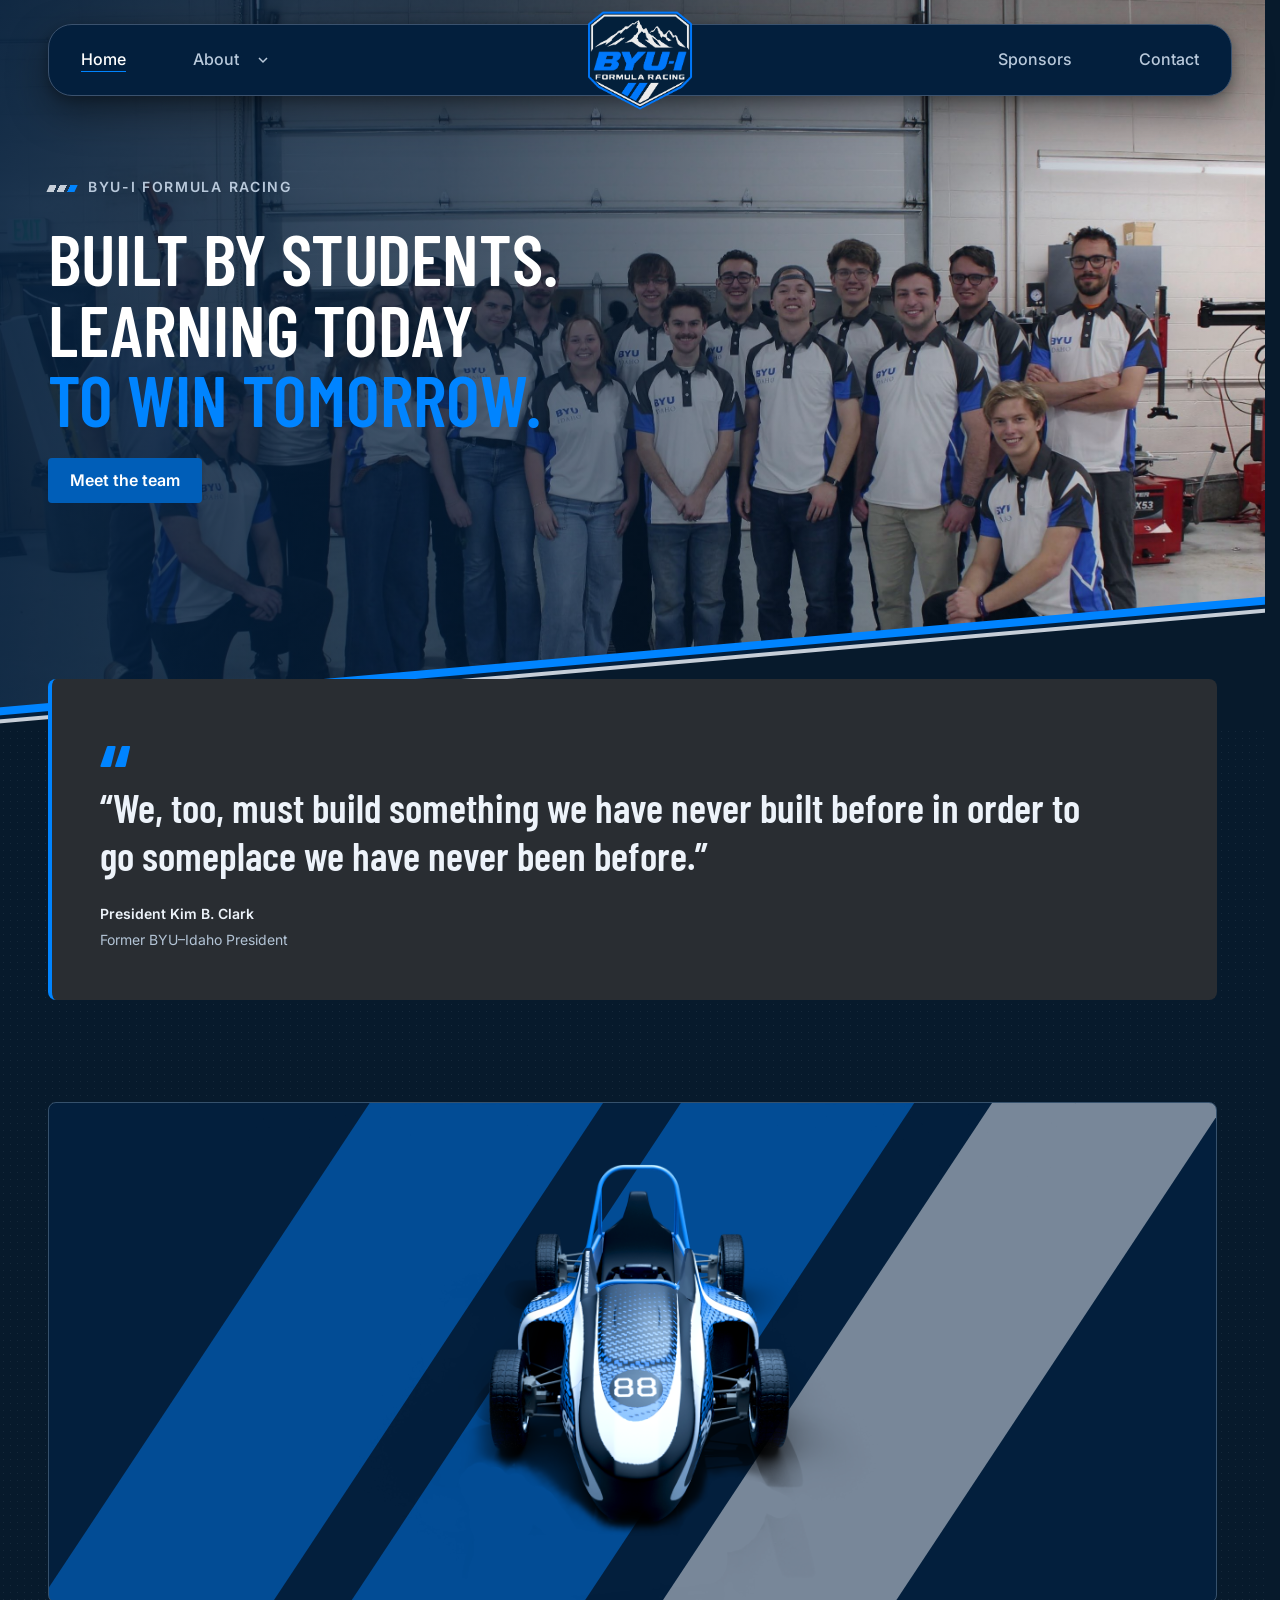
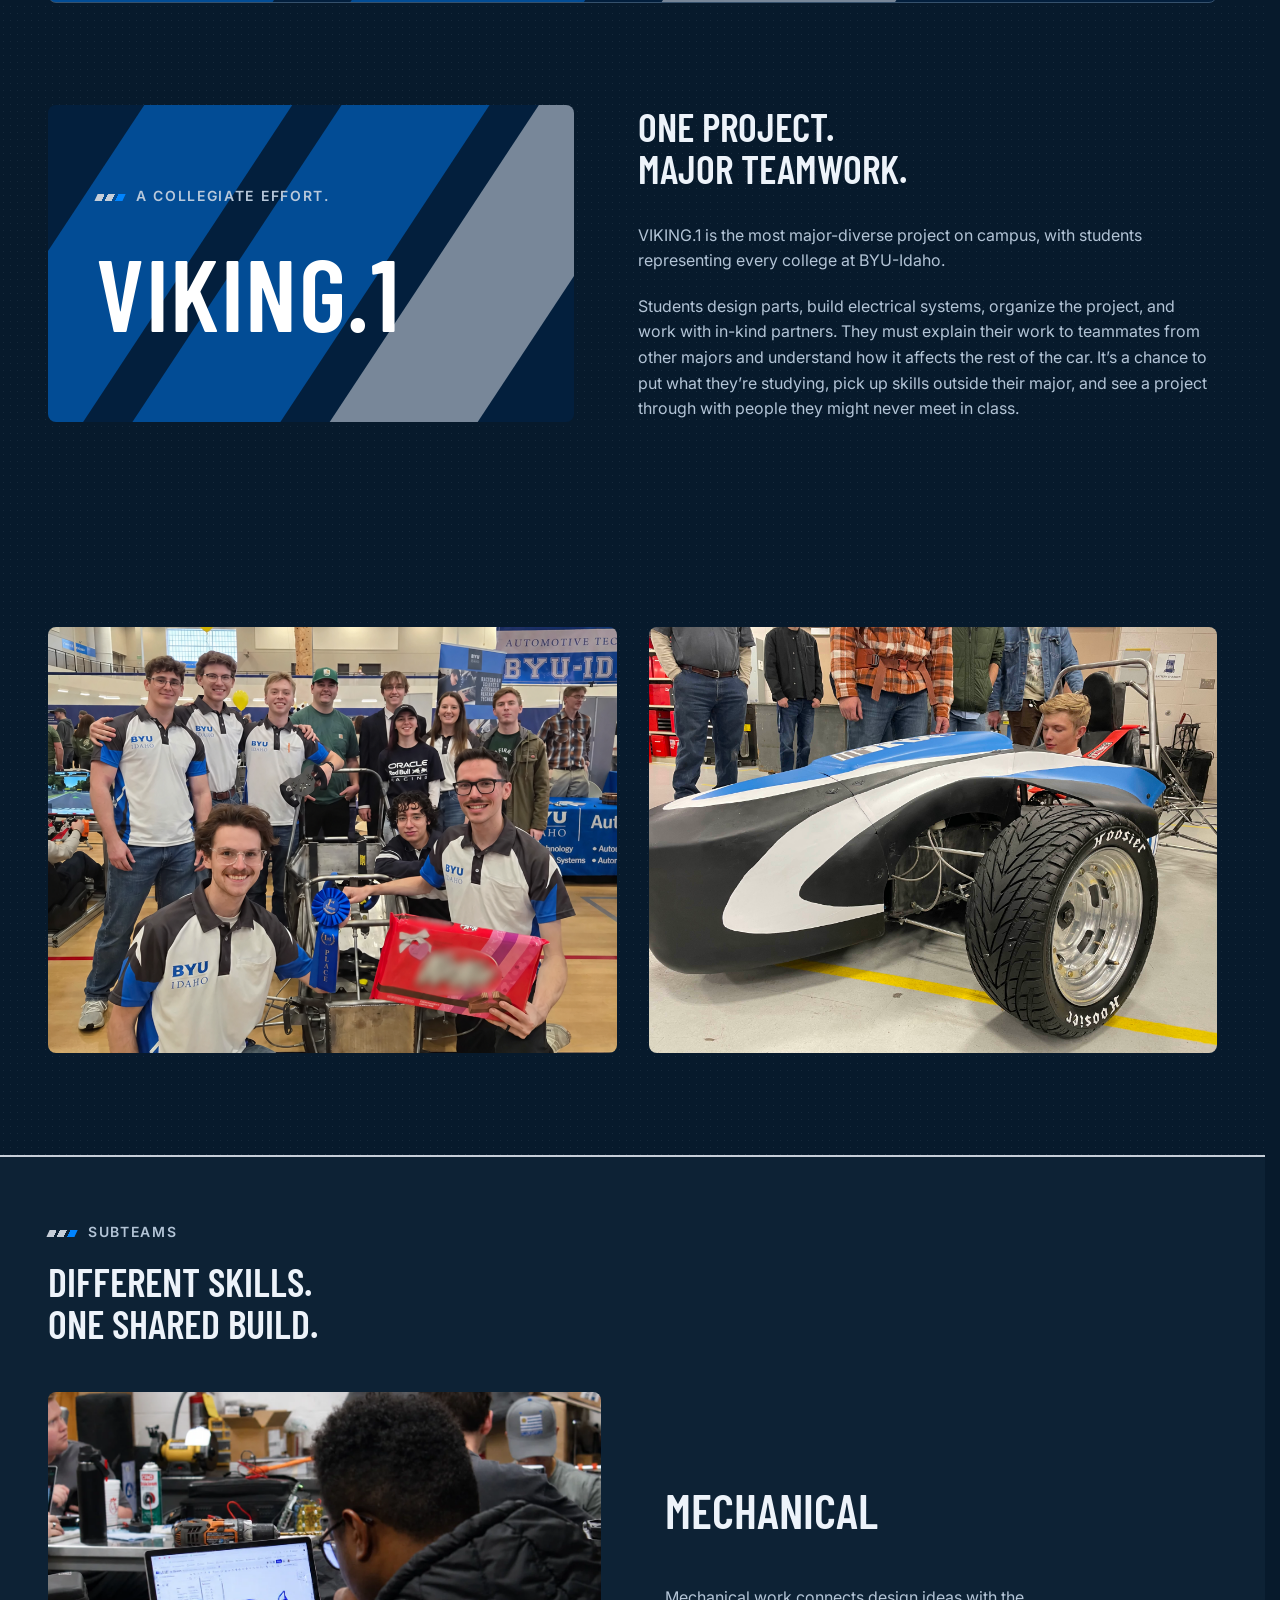
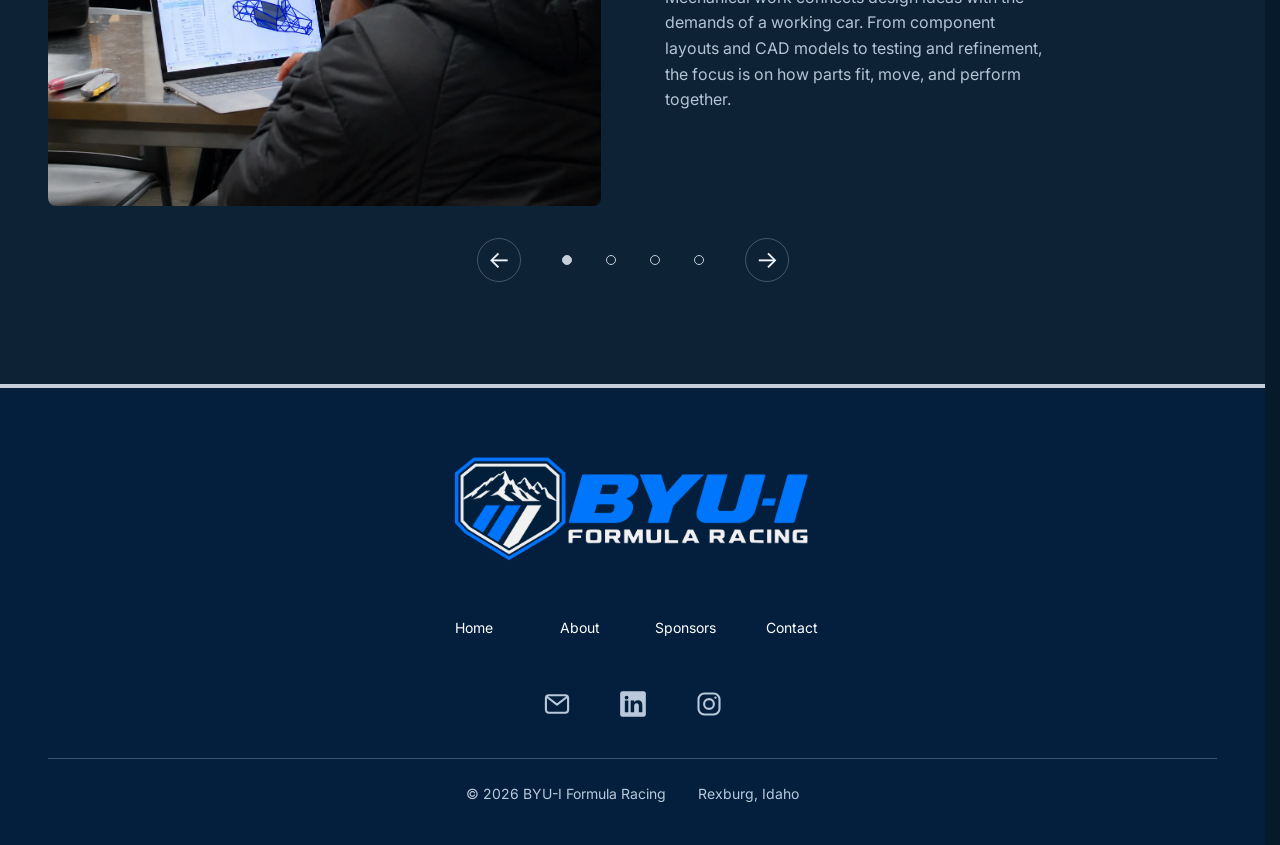
==== commit abe77668: "Refresh page layouts and content and organize image assets" ====
--- a/index.html
+++ b/index.html
@@ -8,8 +8,8 @@
   <title>BYU-I Formula Racing | Built by students</title>
   <link rel="stylesheet" href="assets/css/tokens.css">
   <link rel="stylesheet" href="assets/css/site.css">
-  <link rel="icon" type="image/png" sizes="32x32" href="assets/images/favicon-32.png">
-  <link rel="apple-touch-icon" href="assets/images/apple-touch-icon.png">
+  <link rel="icon" type="image/png" sizes="32x32" href="assets/images/shared/favicon-32.png">
+  <link rel="apple-touch-icon" href="assets/images/shared/apple-touch-icon.png">
   <script src="assets/js/config.js" defer></script>
   <script src="assets/js/site.js" defer></script>
   <script src="assets/js/subteams.js" defer></script>
@@ -50,8 +50,7 @@
     <section class="section photo-section" aria-label="The car in pictures">
       <div class="container photo-stack">
         <figure class="photo-figure photo-wide car-render" data-photo="car">
-          <img class="team-photo" src="assets/images/carrender.webp" alt="Front view of a blue and white formula car concept render" width="1920" height="1080" loading="lazy" decoding="async">
-          <figcaption>Concept render.</figcaption>
+          <img class="team-photo" src="assets/images/home/formula-car-concept.webp" alt="Front view of a blue and white formula car concept render" width="1920" height="1080" loading="lazy" decoding="async">
         </figure>
       </div>
     </section>
@@ -64,17 +63,18 @@
         </div>
         <div>
           <h2 id="car-heading">ONE PROJECT.<br>MAJOR TEAMWORK.</h2>
-          <p class="muted">VIKING.1 is the most major-diverse project on campus, representing every college throughout BYU-I.</p>
+          <p class="muted">VIKING.1 is the most major-diverse project on campus, with students representing every college at BYU-Idaho.</p>
+          <p class="muted">Students design parts, build electrical systems, organize the project, and work with in-kind partners. They must explain their work to teammates from other majors and understand how it affects the rest of the car. It’s a chance to put what they’re studying, pick up skills outside their major, and see a project through with people they might never meet in class.</p>
         </div>
       </div>
     </section>
     <section class="section photo-section" aria-label="Life in the workshop">
       <div class="container photo-grid">
         <figure class="photo-figure" data-photo="team">
-          <img class="team-photo team-event-photo" src="assets/images/team-with-chassis-blurred.png" alt="BYU-I Formula Racing team members gathered around a car chassis at an indoor event" width="1085" height="1449" loading="lazy" decoding="async">
+          <img class="team-photo team-event-photo" src="assets/images/home/team-with-chassis-blurred.png" alt="BYU-I Formula Racing team members gathered around a car chassis at an indoor event" width="1085" height="1449" loading="lazy" decoding="async">
         </figure>
         <figure class="photo-figure" data-photo="workshop">
-          <img class="team-photo" src="assets/images/car-in-workshop.jpeg" alt="A team member seated in the blue, white, and black formula car in the workshop" width="4032" height="3024" loading="lazy" decoding="async">
+          <img class="team-photo" src="assets/images/home/car-in-workshop.jpeg" alt="A team member seated in the blue, white, and black formula car in the workshop" width="4032" height="3024" loading="lazy" decoding="async">
         </figure>
       </div>
     </section>
@@ -83,45 +83,45 @@
       <div class="container">
         <div class="section-heading">
           <div>
-            <p class="eyebrow section-tag">Our subteams</p>
+            <p class="eyebrow section-tag">Subteams</p>
             <h2 id="subteams-heading">DIFFERENT SKILLS.<br>ONE SHARED BUILD.</h2>
           </div>
         </div>
         <div class="subteam-slides" id="subteam-slides">
           <article class="subteam-slide" data-subteam-slide aria-labelledby="subteam-mechanical">
             <figure class="photo-figure" data-photo="fabrication">
-              <div class="photo-placeholder">
-                <span class="eyebrow">Inside the subteam</span>
-                <p>From drawings to parts that work together.</p>
-              </div>
+              <img class="team-photo" src="assets/images/home/mechanical-chassis-cad.webp" alt="A student reviews a formula-car chassis CAD model on a laptop in the workshop" width="1580" height="995" loading="lazy" decoding="async">
             </figure>
             <div class="subteam-copy">
               <h3 id="subteam-mechanical">MECHANICAL</h3>
-              <p>Structure, suspension, packaging, and manufacturing. Turning designs into parts that work together.</p>
+              <p>Mechanical work connects design ideas with the demands of a working car. From component layouts and CAD models to testing and refinement, the focus is on how parts fit, move, and perform together.</p>
+            </div>
+          </article>
+          <article class="subteam-slide" data-subteam-slide aria-labelledby="subteam-technical">
+            <figure class="photo-figure">
+              <img class="team-photo" src="assets/images/home/technical-workshop-grinding.webp" alt="Two students wearing safety glasses work together as one uses an angle grinder on metal tubing in the workshop" width="1600" height="1040" loading="lazy" decoding="async">
+            </figure>
+            <div class="subteam-copy">
+              <h3 id="subteam-technical">TECHNICAL</h3>
+              <p>Technical work turns drawings and plans into physical systems. Fabrication, assembly, and careful inspection bring the build together, with attention to safe workshop practices, clear procedures, and the details that make parts work as intended.</p>
+            </div>
+          </article>
+          <article class="subteam-slide" data-subteam-slide aria-labelledby="subteam-business">
+            <figure class="photo-figure" data-photo="operations">
+              <img class="team-photo" src="assets/images/home/business-team-planning.webp" alt="Students discuss team structure and project planning at a workshop whiteboard" width="1600" height="1041" loading="lazy" decoding="async">
+            </figure>
+            <div class="subteam-copy">
+              <h3 id="subteam-business">BUSINESS</h3>
+              <p>Business work keeps the project organised and connected. Planning, documentation, outreach, and in-kind partnerships help coordinate the people and resources behind the build while sharing the team’s work with the wider community.</p>
             </div>
           </article>
           <article class="subteam-slide" data-subteam-slide aria-labelledby="subteam-electrical">
             <figure class="photo-figure" data-photo="controls">
-              <div class="photo-placeholder">
-                <span class="eyebrow">Inside the subteam</span>
-                <p>Connecting power, sensing, and control.</p>
-              </div>
+              <img class="team-photo" src="assets/images/home/electrical-team-electronics.webp" alt="Two students discuss electronic components at a workbench, with one holding a small circuit assembly" width="1376" height="1143" loading="lazy" decoding="async">
             </figure>
             <div class="subteam-copy">
-              <h3 id="subteam-electrical">ELECTRICAL &amp; CONTROLS</h3>
-              <p>Power, wiring, sensing, and software. Connecting the systems that bring an electric car to life.</p>
-            </div>
-          </article>
-          <article class="subteam-slide" data-subteam-slide aria-labelledby="subteam-operations">
-            <figure class="photo-figure" data-photo="operations">
-              <div class="photo-placeholder">
-                <span class="eyebrow">Inside the subteam</span>
-                <p>Planning the work and sharing the story.</p>
-              </div>
-            </figure>
-            <div class="subteam-copy">
-              <h3 id="subteam-operations">OPERATIONS &amp; COMMUNICATION</h3>
-              <p>Planning, documentation, outreach, and partnerships. Keeping the team connected and the project moving.</p>
+              <h3 id="subteam-electrical">ELECTRICAL</h3>
+              <p>Electrical work connects power, wiring, sensing, and control. Understanding how low- and high-voltage systems interact helps guide thoughtful integration, troubleshooting, and testing, with careful attention to safety and communication across the team.</p>
             </div>
           </article>
         </div>
@@ -129,8 +129,9 @@
           <button class="slide-arrow" type="button" data-slide-prev aria-label="Previous subteam" aria-controls="subteam-slides"><span aria-hidden="true">&larr;</span></button>
           <div class="slide-selectors" aria-label="Choose a subteam">
             <button class="slide-dot" type="button" data-slide-to="0" aria-label="Show Mechanical" aria-controls="subteam-slides" aria-pressed="true"></button>
-            <button class="slide-dot" type="button" data-slide-to="1" aria-label="Show Electrical and Controls" aria-controls="subteam-slides" aria-pressed="false"></button>
-            <button class="slide-dot" type="button" data-slide-to="2" aria-label="Show Operations and Communication" aria-controls="subteam-slides" aria-pressed="false"></button>
+            <button class="slide-dot" type="button" data-slide-to="1" aria-label="Show Technical" aria-controls="subteam-slides" aria-pressed="false"></button>
+            <button class="slide-dot" type="button" data-slide-to="2" aria-label="Show Business" aria-controls="subteam-slides" aria-pressed="false"></button>
+            <button class="slide-dot" type="button" data-slide-to="3" aria-label="Show Electrical" aria-controls="subteam-slides" aria-pressed="false"></button>
           </div>
           <button class="slide-arrow" type="button" data-slide-next aria-label="Next subteam" aria-controls="subteam-slides"><span aria-hidden="true">&rarr;</span></button>
         </div>
@@ -141,7 +142,7 @@
   <footer class="site-footer" data-site-footer>
     <div class="container">
       <div class="footer-main">
-        <a class="footer-logo" href="./"><img src="assets/images/crest-horizontal.webp" alt="BYU-I Formula Racing home" width="1983" height="793" loading="lazy" decoding="async"></a>
+        <a class="footer-logo" href="./"><img src="assets/images/shared/crest-horizontal.webp" alt="BYU-I Formula Racing home" width="1983" height="793" loading="lazy" decoding="async"></a>
         <nav class="footer-nav" aria-label="Footer navigation">
           <a href="./">Home</a>
           <a href="about/">About</a>
--- a/assets/css/site.css
+++ b/assets/css/site.css
@@ -123,12 +123,12 @@
 .menu-links a:hover, .menu-links a[aria-current="page"] { color: var(--brand-blue); }
 
 /* 03 / Dark opening panels */
-.hero { position: relative; overflow: hidden; border-bottom: 1px solid var(--silver-edge); background: var(--brand-navy); color: white; padding-top: 11rem; }
+.hero { position: relative; overflow: hidden; background: var(--brand-navy); color: white; padding-top: 11rem; }
 .hero h1, .hero h2, .hero h3 { color: white; }
-/* Silver speed marks sit along the panel edge, clear of headings and copy. */
-.hero::after { content: ""; position: absolute; bottom: 0; right: 0; width: min(42%, 32rem); height: .65rem; background: repeating-linear-gradient(120deg, var(--racing-silver) 0 2rem, transparent 2rem 3rem); pointer-events: none; }
+/* Straight page dividers use the same stripe widths as the homepage diagonal. */
+.hero::after { content: ""; position: absolute; bottom: 0; right: 0; width: 100%; height: 1rem; background: linear-gradient(to bottom, var(--brand-blue) 0 .5rem, var(--brand-navy) .5rem .75rem, var(--racing-silver) .75rem); pointer-events: none; }
 .home-hero { padding-bottom: max(11rem, calc(9vw + 7rem)); border-bottom: 0; }
-.home-hero::before { content: ""; position: absolute; inset: 0; background-image: linear-gradient(90deg, #031f3de6 0%, #031f3db3 35%, #031f3d66 60%, #031f3d1a 100%), url("../images/home-team.jpeg"); background-size: cover; background-position: center 35%; pointer-events: none; }
+.home-hero::before { content: ""; position: absolute; inset: 0; background-image: linear-gradient(90deg, #031f3de6 0%, #031f3db3 35%, #031f3d66 60%, #031f3d1a 100%), url("../images/home/team-hero.jpeg"); background-size: cover; background-position: center 35%; pointer-events: none; }
 /* Draw the diagonal directly with one-pixel transitions to soften its edges. */
 .home-hero::after {
   width: 100%; height: calc(9vw + 1.5rem); bottom: 0;
@@ -148,6 +148,12 @@
 .hero-copy .lead { max-width: 39ch; margin-bottom: 2rem; }
 .accent { color: var(--brand-blue); }
 .page-hero { padding-bottom: 6rem; }
+/* Layer fine grain and mottling into navy, with quiet drafting lines underneath. */
+.hero.page-hero {
+  background-image: url("../images/about/header-texture.svg"), radial-gradient(ellipse at 45% 45%, #00437624, #00132635), repeating-linear-gradient(125deg, transparent 0 119px, #b9c9db06 120px, transparent 121px 240px);
+  background-size: 384px 384px, cover, auto;
+  background-blend-mode: soft-light, normal, normal;
+}
 .page-hero .hero-grid { padding-bottom: 0; align-items: end; }
 .page-hero .hero-copy h1 { margin-bottom: 0; }
 .hero-aside { padding-left: 2rem; border-left: 1px solid #617a94; }
@@ -166,13 +172,23 @@
 .home-quote blockquote p { max-width: 55ch; font-family: var(--font-display); font-weight: 600; font-size: clamp(1.75rem, 3.2vw, 2.5rem); line-height: 1.2; text-wrap: pretty; }
 .home-quote figcaption { display: grid; gap: .25rem; color: var(--text-muted); font-size: .875rem; }
 .home-quote-author { color: var(--text); font-weight: 600; }
-.car-section { padding-block: clamp(5rem, 8vw, 8rem); background: var(--surface); border-block: 1px solid var(--border); }
+.car-section { padding-block: clamp(5rem, 8vw, 8rem); background: var(--surface); border-block: 2px solid var(--racing-silver); }
 .car-grid { display: grid; grid-template-columns: 1fr 1.1fr; gap: 4rem; align-items: center; }
-.model-panel { padding: 3rem; background: var(--brand-navy); color: white; border-radius: var(--radius-card); position: relative; overflow: hidden; }
-.model-panel::after { content: ""; position: absolute; right: 1.5rem; bottom: -2rem; width: 8rem; height: 12rem; transform: skewX(-25deg); background: repeating-linear-gradient(90deg, #c6ced824 0 1.5rem, transparent 1.5rem 2.5rem); pointer-events: none; }
+.model-panel { padding: 3rem; background: url("../images/shared/brand-stripes.svg") center / cover no-repeat, var(--brand-navy); color: white; border-radius: var(--radius-card); position: relative; overflow: hidden; }
 .model-panel .eyebrow { color: var(--text-on-dark); margin-bottom: 2rem; }
 .model-name { display: block; font-family: var(--font-display); font-weight: 600; font-size: clamp(4rem, 8vw, 6.5rem); line-height: 1; letter-spacing: .015em; position: relative; z-index: 1; }
+/* Keep the homepage project card level with its expanded text column. */
+@media (min-width: 768px) {
+  #the-team .car-grid { align-items: stretch; }
+  #the-team .model-panel { display: flex; flex-direction: column; justify-content: center; }
+}
 /* Shared About and Sponsors selector: selected text at left, choices at right. */
+[aria-labelledby="disciplines-heading"] .section-heading { position: relative; }
+[aria-labelledby="disciplines-heading"] .discipline-explorer { position: relative; }
+.work-line-graphic { position: absolute; top: -2rem; right: 0; width: 52%; max-width: 36rem; height: auto; opacity: .22; pointer-events: none; }
+@media (max-width: 767px) {
+  .work-line-graphic { display: none; }
+}
 .discipline-panel + .discipline-panel { margin-top: 2rem; }
 .discipline-screen { min-width: 0; min-height: 23rem; margin: 0; padding: 1.5rem; display: flex; flex-direction: column; justify-content: center; gap: 1.5rem; border-radius: .75rem; background: #27394b; }
 .discipline-label { margin: 0; color: var(--link); font-size: 1rem; }
@@ -203,11 +219,33 @@
   .discipline-button { padding: .75rem; }
   .discipline-name { font-size: 1.5rem; }
 }
-.cta-section { border-block: 1px solid var(--silver-edge); padding-block: 6rem; background: var(--brand-navy); color: white; }
+/* About descriptions open beneath their buttons within a stable card. */
+[data-discipline-dropdown].is-interactive .discipline-screen { visibility: hidden; }
+[data-discipline-dropdown].is-interactive .discipline-panel.is-selected .discipline-screen { visibility: visible; }
+[data-discipline-dropdown].is-interactive .discipline-controls { display: flex; flex-direction: column; contain: inline-size; min-height: 34rem; }
+.discipline-choice { display: flex; flex-direction: column; flex: 1 1 0; min-height: 0; border-bottom: 1px solid var(--silver-edge); }
+.discipline-choice.is-selected { flex-grow: 3; }
+.discipline-choice .discipline-button { flex: 0 0 auto; width: 100%; border-bottom: 0; }
+.discipline-choice:not(.is-selected) { justify-content: center; }
+.discipline-choice .discipline-copy { min-height: 0; max-width: none; margin: 0; padding: .5rem 1rem 1rem; overflow-y: auto; }
+@media (prefers-reduced-motion: no-preference) {
+  .discipline-choice.is-selected .discipline-copy { animation: discipline-reveal .2s ease-out; }
+  @keyframes discipline-reveal {
+    from { opacity: 0; transform: translateY(-.5rem); }
+    to { opacity: 1; transform: translateY(0); }
+  }
+}
+@media (max-width: 767px) {
+  [data-discipline-dropdown].is-interactive .discipline-controls { height: 36rem; min-height: 0; }
+  .discipline-choice .discipline-copy { padding-inline: .75rem; }
+}
+.cta-section { border-block: 2px solid var(--racing-silver); padding-block: 6rem; background: var(--brand-navy); color: white; }
 .cta-inner { display: flex; justify-content: space-between; align-items: center; gap: 2rem; }
 .cta-section h2 { color: white; margin-bottom: .75rem; }
 .cta-section p { color: var(--text-on-dark); max-width: 48ch; }
 .split-section { display: grid; grid-template-columns: 1fr 1fr; gap: var(--space-8); align-items: start; }
+.competition-logo { display: block; max-width: 32rem; margin-block: 1.5rem 2rem; padding: 1rem; background: white; border-radius: var(--radius-control); }
+.competition-logo img { display: block; width: 100%; height: auto; }
 .note { border-left: 3px solid var(--action); padding: 1rem 1.5rem; background: var(--surface); margin-top: 2rem; font-size: .875rem; }
 .steps { list-style: none; margin: 0; padding: 0; }
 .steps li { padding: 0 0 2rem; }
@@ -249,7 +287,7 @@
 .photo-section .photo-placeholder p { margin-top: .75rem; }
 .photo-wide .photo-placeholder, .photo-wide .team-photo { aspect-ratio: 21 / 9; }
 /* Oversized crest stripes sit behind the transparent concept render. */
-.car-render .team-photo { object-fit: contain; background: url("../images/brand-stripes.svg") center / cover no-repeat, var(--brand-navy); border: 1px solid var(--border); }
+.car-render .team-photo { object-fit: contain; background: url("../images/shared/brand-stripes.svg") center / cover no-repeat, var(--brand-navy); border: 1px solid var(--border); }
 .hero, .cta-section { background-image: repeating-linear-gradient(125deg, transparent 0 79px, #ffffff03 80px 81px); }
 @media (max-width: 767px) {
   .photo-grid { grid-template-columns: 1fr; gap: 1.5rem; }
@@ -281,15 +319,21 @@
 }
 
 /* 05 / Contact. The static form submits to Formspree; email remains an alternative. */
-.contact-layout { display: grid; grid-template-columns: .8fr 1.2fr; gap: 5rem; }
+.contact-section { --contact-body-gap: 4rem; padding-top: var(--contact-body-gap); }
+.contact-section + .photo-section { margin-top: -2rem; }
+.contact-layout { display: grid; grid-template-columns: minmax(0, .8fr) minmax(0, 1.2fr); gap: 5rem; align-items: start; }
+.contact-hero .hero-grid { grid-template-columns: minmax(0, .8fr) minmax(0, 1.2fr); gap: 5rem; }
+.contact-info { grid-area: 1 / 1; }
+/* Lift the sheet into the opening panel while keeping its full height in flow. */
+.contact-sheet { grid-area: 1 / 2; position: relative; z-index: 1; margin-top: calc(-12rem - var(--contact-body-gap)); }
 .contact-details { border-top: 1px solid var(--border); margin-top: 2rem; }
 .contact-detail { border-bottom: 1px solid var(--border); padding-block: 1.25rem; }
 .contact-detail .eyebrow { color: var(--text-muted); font-size: .875rem; margin-bottom: .5rem; }
 .contact-detail .eyebrow::before { display: none; }
 .contact-detail p { font-size: .9375rem; }
 .contact-detail a { overflow-wrap: anywhere; }
-.contact-form { padding: 2.5rem; border: 1px solid var(--silver-edge); border-top: 3px solid var(--racing-silver); border-radius: var(--radius-card); background: var(--surface); }
-.contact-form h2 { margin-bottom: 1rem; }
+.contact-form { --surface: #202429; padding: 2.5rem; border: 1px solid #0084ff66; border-top: 3px solid var(--brand-blue); border-radius: var(--radius-card); background: #292d32; }
+.contact-form h2 { margin-bottom: 1rem; color: var(--brand-blue); }
 .form-grid { display: grid; grid-template-columns: 1fr 1fr; gap: 1.5rem; }
 .field { display: flex; flex-direction: column; gap: .5rem; min-width: 0; }
 .field-wide { grid-column: 1 / -1; }
@@ -330,7 +374,7 @@
   .hero { padding-top: 10rem; }
   .hero-grid { gap: 2rem; }
   .split-section { gap: 3rem; }
-  .contact-layout { gap: 2rem; }
+  .contact-layout, .contact-hero .hero-grid { gap: 2rem; }
   .contact-form { padding: 2rem; }
   .car-grid { gap: 3rem; }
 }
@@ -345,7 +389,7 @@
   .menu-top { padding-bottom: .5rem; }
   .section { padding-block: 4rem; }
   .hero { padding-top: 9rem; }
-  .home-hero::before { background-image: linear-gradient(90deg, #031f3db3, #031f3d73), url("../images/home-team.jpeg"); background-position: 60% center; }
+  .home-hero::before { background-image: linear-gradient(90deg, #031f3db3, #031f3d73), url("../images/home/team-hero.jpeg"); background-position: 60% center; }
   .hero-grid { grid-template-columns: 1fr; gap: 3rem; padding-bottom: 2rem; }
   .hero-copy .lead { max-width: 42ch; }
   .hero-copy h1 { font-size: clamp(3rem, 10vw, 4.5rem); }
@@ -356,6 +400,10 @@
   .hero-quote { padding: 1.5rem; }
   .hero-aside .lead { font-size: 1rem; }
   .car-grid, .split-section, .contact-layout { grid-template-columns: 1fr; gap: 2.5rem; }
+  .contact-hero .hero-grid { grid-template-columns: 1fr; }
+  .contact-section { --contact-body-gap: 2rem; padding-top: var(--contact-body-gap); }
+  .contact-info, .contact-sheet { grid-area: auto; }
+  .contact-sheet { margin-top: 0; }
   .section-heading { display: block; margin-bottom: 2rem; }
   .section-heading > p { margin-top: 1.25rem; }
   .sponsor-grid-major { grid-template-columns: 1fr; }
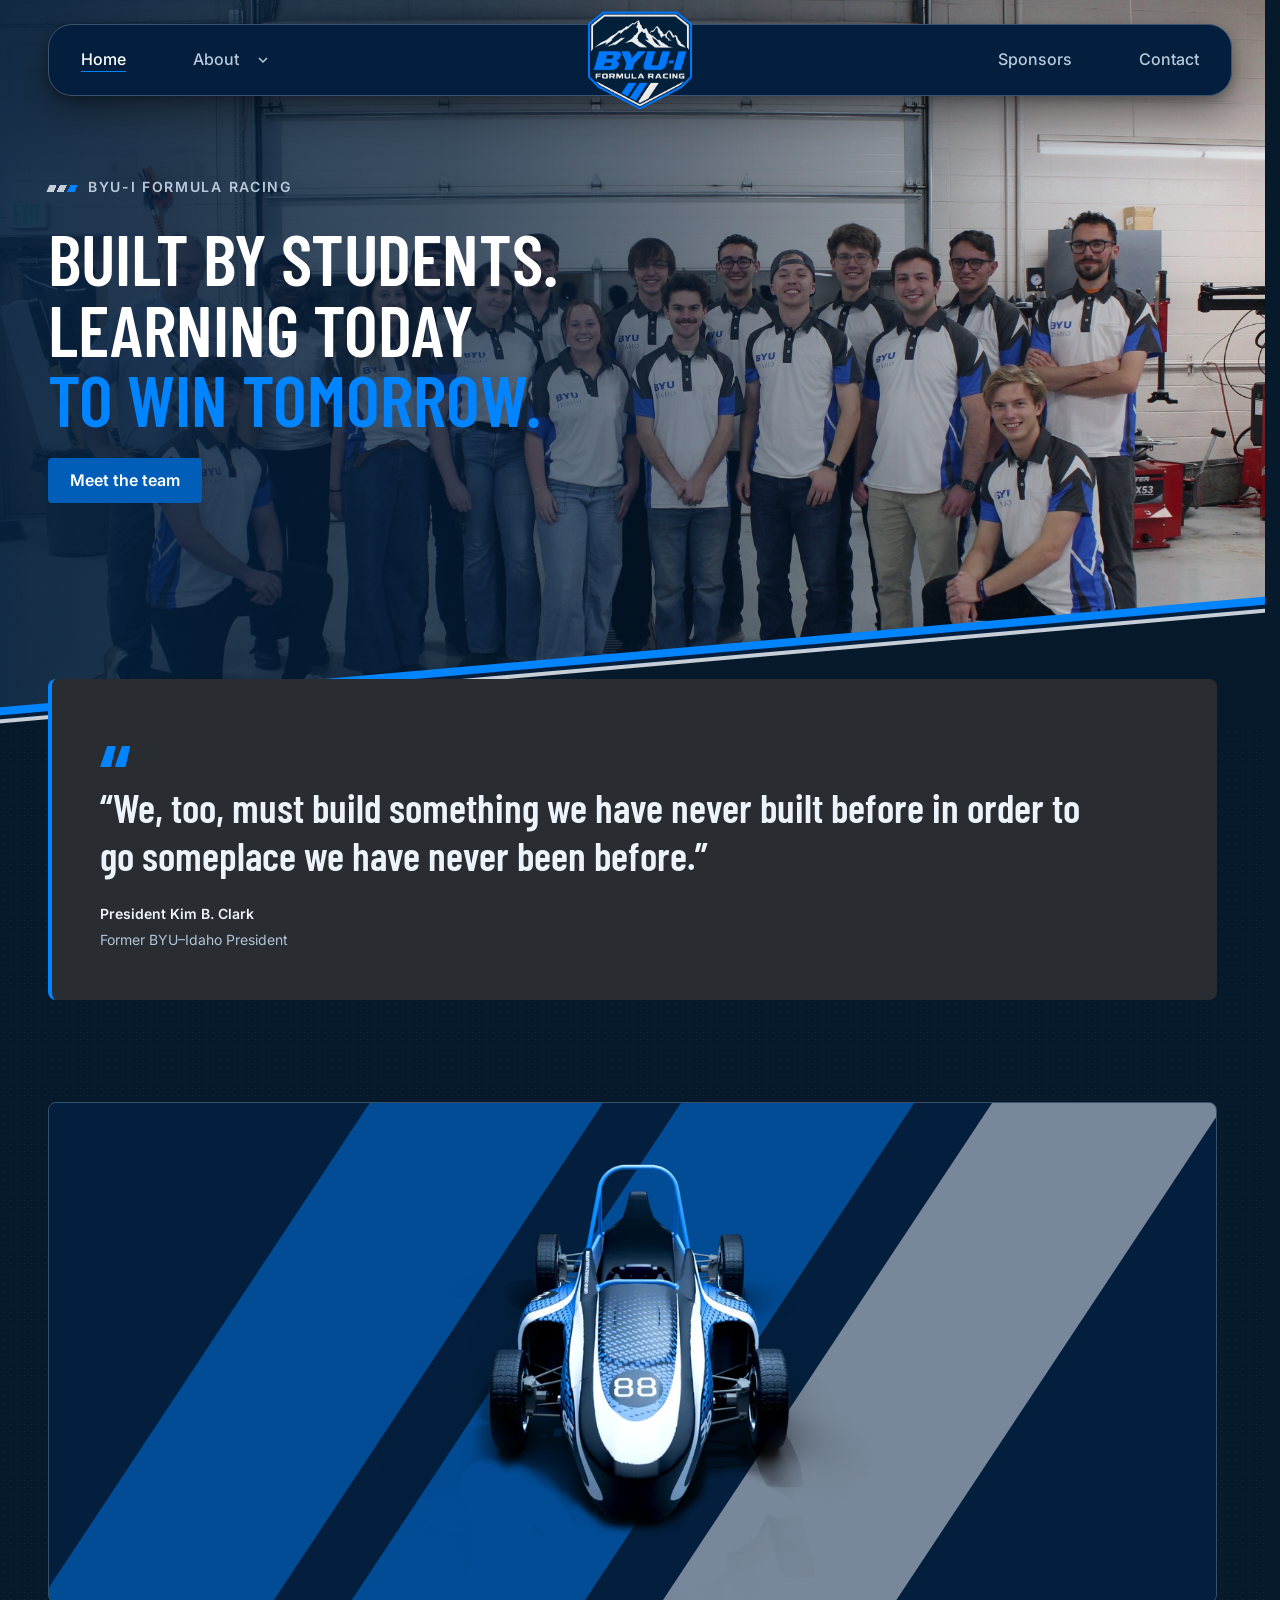
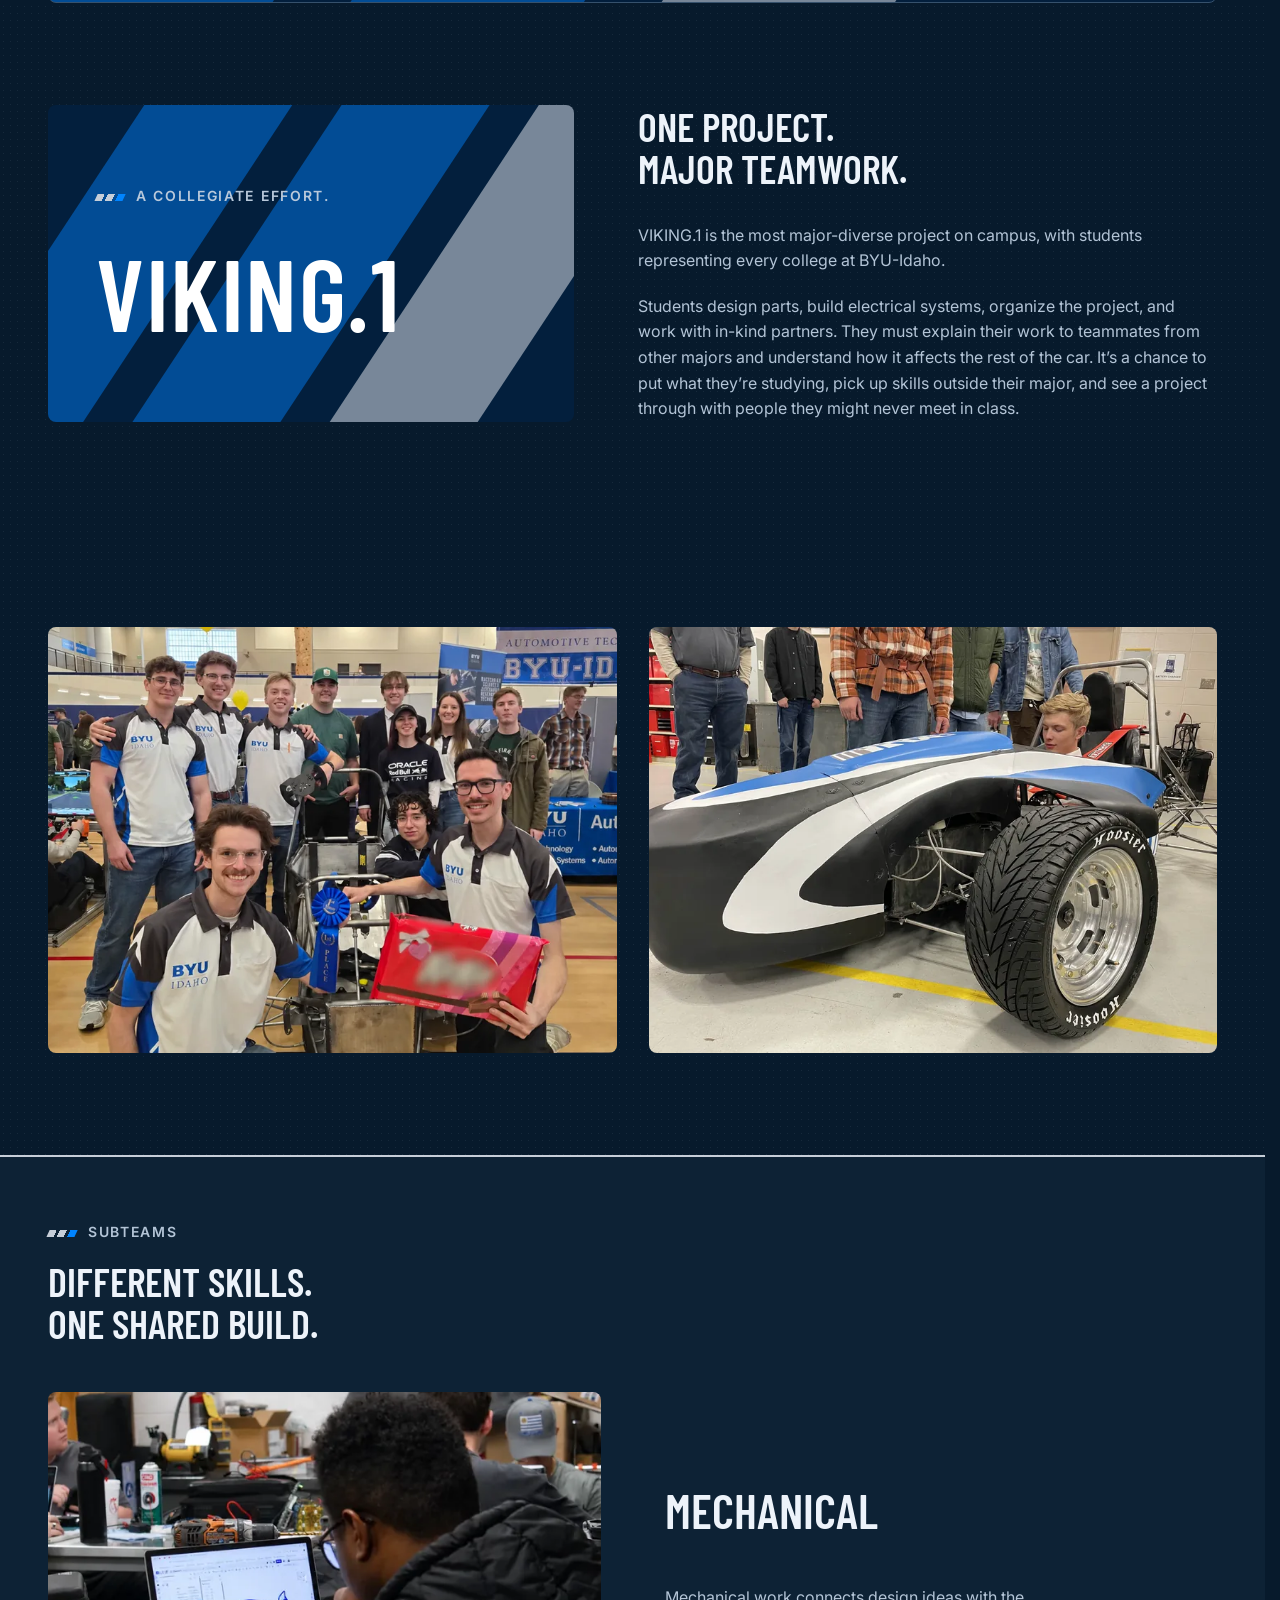
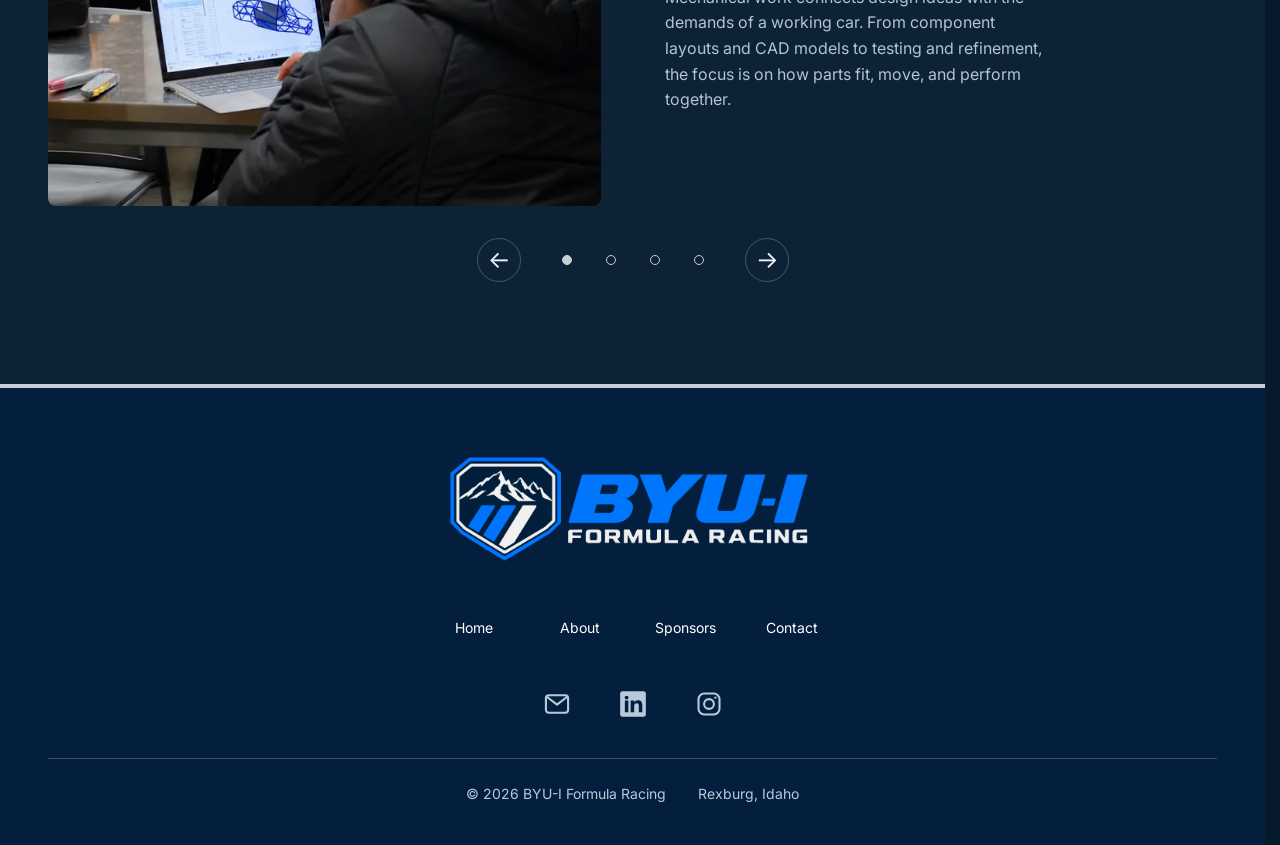
==== commit 515750f8: "Optimize responsive photos and refresh hero and branding" ====
--- a/index.html
+++ b/index.html
@@ -50,7 +50,7 @@
     <section class="section photo-section" aria-label="The car in pictures">
       <div class="container photo-stack">
         <figure class="photo-figure photo-wide car-render" data-photo="car">
-          <img class="team-photo" src="assets/images/home/formula-car-concept.webp" alt="Front view of a blue and white formula car concept render" width="1920" height="1080" loading="lazy" decoding="async">
+          <img class="team-photo" src="assets/images/home/optimized/formula-car-concept-1600.webp" srcset="assets/images/home/optimized/formula-car-concept-480.webp 480w, assets/images/home/optimized/formula-car-concept-800.webp 800w, assets/images/home/optimized/formula-car-concept-1200.webp 1200w, assets/images/home/optimized/formula-car-concept-1600.webp 1600w" sizes="auto, (max-width: 767px) calc(100vw - 2.5rem), (max-width: 1023px) calc(100vw - 3rem), (max-width: 1296px) calc(100vw - 6rem), 1200px" alt="Front view of a blue and white formula car concept render" width="1600" height="900" loading="lazy" decoding="async">
         </figure>
       </div>
     </section>
@@ -71,10 +71,10 @@
     <section class="section photo-section" aria-label="Life in the workshop">
       <div class="container photo-grid">
         <figure class="photo-figure" data-photo="team">
-          <img class="team-photo team-event-photo" src="assets/images/home/team-with-chassis-blurred.png" alt="BYU-I Formula Racing team members gathered around a car chassis at an indoor event" width="1085" height="1449" loading="lazy" decoding="async">
+          <img class="team-photo team-event-photo" src="assets/images/home/optimized/team-with-chassis-blurred-1085.webp" srcset="assets/images/home/optimized/team-with-chassis-blurred-480.webp 480w, assets/images/home/optimized/team-with-chassis-blurred-800.webp 800w, assets/images/home/optimized/team-with-chassis-blurred-1085.webp 1085w" sizes="auto, (max-width: 767px) calc(100vw - 2.5rem), (max-width: 1023px) calc(50vw - 2.5rem), (max-width: 1296px) calc(50vw - 4rem), 584px" alt="BYU-I Formula Racing team members gathered around a car chassis at an indoor event" width="1085" height="1449" loading="lazy" decoding="async">
         </figure>
         <figure class="photo-figure" data-photo="workshop">
-          <img class="team-photo" src="assets/images/home/car-in-workshop.jpeg" alt="A team member seated in the blue, white, and black formula car in the workshop" width="4032" height="3024" loading="lazy" decoding="async">
+          <img class="team-photo" src="assets/images/home/optimized/car-in-workshop-1600.webp" srcset="assets/images/home/optimized/car-in-workshop-480.webp 480w, assets/images/home/optimized/car-in-workshop-800.webp 800w, assets/images/home/optimized/car-in-workshop-1200.webp 1200w, assets/images/home/optimized/car-in-workshop-1600.webp 1600w" sizes="auto, (max-width: 767px) calc(100vw - 2.5rem), (max-width: 1023px) calc(50vw - 2.5rem), (max-width: 1296px) calc(50vw - 4rem), 584px" alt="A team member seated in the blue, white, and black formula car in the workshop" width="1600" height="1200" loading="lazy" decoding="async">
         </figure>
       </div>
     </section>
@@ -90,7 +90,7 @@
         <div class="subteam-slides" id="subteam-slides">
           <article class="subteam-slide" data-subteam-slide aria-labelledby="subteam-mechanical">
             <figure class="photo-figure" data-photo="fabrication">
-              <img class="team-photo" src="assets/images/home/mechanical-chassis-cad.webp" alt="A student reviews a formula-car chassis CAD model on a laptop in the workshop" width="1580" height="995" loading="lazy" decoding="async">
+              <img class="team-photo" src="assets/images/home/optimized/mechanical-chassis-cad-1580.webp" srcset="assets/images/home/optimized/mechanical-chassis-cad-480.webp 480w, assets/images/home/optimized/mechanical-chassis-cad-800.webp 800w, assets/images/home/optimized/mechanical-chassis-cad-1200.webp 1200w, assets/images/home/optimized/mechanical-chassis-cad-1580.webp 1580w" sizes="auto, (max-width: 767px) calc(100vw - 2.5rem), (max-width: 1023px) calc(50vw - 2.5rem), (max-width: 1296px) calc(50vw - 4rem), 584px" alt="A student reviews a formula-car chassis CAD model on a laptop in the workshop" width="1580" height="995" loading="lazy" decoding="async">
             </figure>
             <div class="subteam-copy">
               <h3 id="subteam-mechanical">MECHANICAL</h3>
@@ -99,7 +99,7 @@
           </article>
           <article class="subteam-slide" data-subteam-slide aria-labelledby="subteam-technical">
             <figure class="photo-figure">
-              <img class="team-photo" src="assets/images/home/technical-workshop-grinding.webp" alt="Two students wearing safety glasses work together as one uses an angle grinder on metal tubing in the workshop" width="1600" height="1040" loading="lazy" decoding="async">
+              <img class="team-photo" src="assets/images/home/optimized/technical-workshop-grinding-1600.webp" srcset="assets/images/home/optimized/technical-workshop-grinding-480.webp 480w, assets/images/home/optimized/technical-workshop-grinding-800.webp 800w, assets/images/home/optimized/technical-workshop-grinding-1200.webp 1200w, assets/images/home/optimized/technical-workshop-grinding-1600.webp 1600w" sizes="auto, (max-width: 767px) calc(100vw - 2.5rem), (max-width: 1023px) calc(50vw - 2.5rem), (max-width: 1296px) calc(50vw - 4rem), 584px" alt="Two students wearing safety glasses work together as one uses an angle grinder on metal tubing in the workshop" width="1600" height="1040" loading="lazy" decoding="async">
             </figure>
             <div class="subteam-copy">
               <h3 id="subteam-technical">TECHNICAL</h3>
@@ -108,7 +108,7 @@
           </article>
           <article class="subteam-slide" data-subteam-slide aria-labelledby="subteam-business">
             <figure class="photo-figure" data-photo="operations">
-              <img class="team-photo" src="assets/images/home/business-team-planning.webp" alt="Students discuss team structure and project planning at a workshop whiteboard" width="1600" height="1041" loading="lazy" decoding="async">
+              <img class="team-photo" src="assets/images/home/optimized/business-team-planning-1600.webp" srcset="assets/images/home/optimized/business-team-planning-480.webp 480w, assets/images/home/optimized/business-team-planning-800.webp 800w, assets/images/home/optimized/business-team-planning-1200.webp 1200w, assets/images/home/optimized/business-team-planning-1600.webp 1600w" sizes="auto, (max-width: 767px) calc(100vw - 2.5rem), (max-width: 1023px) calc(50vw - 2.5rem), (max-width: 1296px) calc(50vw - 4rem), 584px" alt="Students discuss team structure and project planning at a workshop whiteboard" width="1600" height="1041" loading="lazy" decoding="async">
             </figure>
             <div class="subteam-copy">
               <h3 id="subteam-business">BUSINESS</h3>
@@ -117,7 +117,7 @@
           </article>
           <article class="subteam-slide" data-subteam-slide aria-labelledby="subteam-electrical">
             <figure class="photo-figure" data-photo="controls">
-              <img class="team-photo" src="assets/images/home/electrical-team-electronics.webp" alt="Two students discuss electronic components at a workbench, with one holding a small circuit assembly" width="1376" height="1143" loading="lazy" decoding="async">
+              <img class="team-photo" src="assets/images/home/optimized/electrical-team-electronics-1376.webp" srcset="assets/images/home/optimized/electrical-team-electronics-480.webp 480w, assets/images/home/optimized/electrical-team-electronics-800.webp 800w, assets/images/home/optimized/electrical-team-electronics-1200.webp 1200w, assets/images/home/optimized/electrical-team-electronics-1376.webp 1376w" sizes="auto, (max-width: 767px) calc(100vw - 2.5rem), (max-width: 1023px) calc(50vw - 2.5rem), (max-width: 1296px) calc(50vw - 4rem), 584px" alt="Two students discuss electronic components at a workbench, with one holding a small circuit assembly" width="1376" height="1143" loading="lazy" decoding="async">
             </figure>
             <div class="subteam-copy">
               <h3 id="subteam-electrical">ELECTRICAL</h3>
--- a/assets/css/site.css
+++ b/assets/css/site.css
@@ -127,12 +127,12 @@
 .hero h1, .hero h2, .hero h3 { color: white; }
 /* Straight page dividers use the same stripe widths as the homepage diagonal. */
 .hero::after { content: ""; position: absolute; bottom: 0; right: 0; width: 100%; height: 1rem; background: linear-gradient(to bottom, var(--brand-blue) 0 .5rem, var(--brand-navy) .5rem .75rem, var(--racing-silver) .75rem); pointer-events: none; }
-.home-hero { padding-bottom: max(11rem, calc(9vw + 7rem)); border-bottom: 0; }
-.home-hero::before { content: ""; position: absolute; inset: 0; background-image: linear-gradient(90deg, #031f3de6 0%, #031f3db3 35%, #031f3d66 60%, #031f3d1a 100%), url("../images/home/team-hero.jpeg"); background-size: cover; background-position: center 35%; pointer-events: none; }
+.home-hero { padding-bottom: max(11rem, calc(9vw + 7rem)); border-bottom: 0; min-height: calc(var(--header-offset) + 28vw + 9rem); }
+.home-hero::before { content: ""; position: absolute; inset: 0; background-image: linear-gradient(90deg, #031f3de6 0%, #031f3db3 35%, #031f3d66 60%, #031f3d1a 100%), url("../images/home/byui-formula-team-hero.webp"); background-size: 100% 100%, cover; background-position: center, center 42%; background-repeat: no-repeat; pointer-events: none; }
 /* Draw the diagonal directly with one-pixel transitions to soften its edges. */
 .home-hero::after {
   width: 100%; height: calc(9vw + 1.5rem); bottom: 0;
-  background: linear-gradient(175deg,
+  background: linear-gradient(var(--home-divider-angle, 175deg),
     transparent calc(50% - .5rem - 1px), var(--brand-blue) calc(50% - .5rem),
     var(--brand-blue) calc(50% - 1px), var(--brand-navy) 50%,
     var(--brand-navy) calc(50% + .25rem - 1px), var(--racing-silver) calc(50% + .25rem),
@@ -279,6 +279,9 @@
 
 /* Photo slots keep their proportions when configured images replace placeholders. */
 .photo-grid { display: grid; grid-template-columns: 1fr 1fr; gap: 2rem; }
+.project-grid { align-items: center; }
+.project-grid > * { min-width: 0; }
+.project-grid .model-panel { display: flex; flex-direction: column; justify-content: center; }
 .photo-stack { display: grid; }
 .photo-section + .section { padding-top: 0; }
 .photo-section .photo-placeholder { display: flex; align-items: center; justify-content: center; text-align: center; border: 1px solid #476580; background: linear-gradient(135deg, #ffffff05, transparent 65%), var(--brand-navy); }
@@ -366,9 +369,22 @@
 .footer-bottom p { margin-bottom: 0; }
 
 /* 07 / Tablet and phone layouts */
-/* Stop ultrawide screens enlarging the photo until faces leave the hero. */
+/* Let the homepage fill wide screens while keeping the group in the crop. */
 @media (min-width: 100rem) {
-  .home-hero::before { max-width: 100rem; margin-inline: auto; mask-image: linear-gradient(90deg, transparent, #000 6%, #000 94%, transparent); }
+  .home-hero {
+    --home-divider-angle: 177deg;
+    min-height: max(clamp(44rem, 33.333vw, 80rem), calc(var(--header-offset) + 28vw + 9rem));
+    padding-top: clamp(11rem, 8.5vw, 21rem);
+    padding-bottom: clamp(6rem, 4.5vw, 12rem);
+  }
+  .home-hero > .container { width: 90%; }
+  .home-hero .hero-copy { max-width: 78rem; }
+  .home-hero .hero-copy h1 { font-size: clamp(5rem, 3.6vw, 8rem); line-height: 1.02; }
+  .home-hero::before {
+    background-image: linear-gradient(90deg, #031f3df2 0%, #031f3dcc 24%, #031f3d66 48%, #031f3d1a 75%, #031f3d33 100%), url("../images/home/byui-formula-team-hero.webp");
+    background-position: center, center 42%;
+  }
+  .home-hero::after { height: clamp(6rem, 6vw, 15rem); }
 }
 @media (max-width: 1023px) {
   .hero { padding-top: 10rem; }
@@ -389,7 +405,7 @@
   .menu-top { padding-bottom: .5rem; }
   .section { padding-block: 4rem; }
   .hero { padding-top: 9rem; }
-  .home-hero::before { background-image: linear-gradient(90deg, #031f3db3, #031f3d73), url("../images/home/team-hero.jpeg"); background-position: 60% center; }
+  .home-hero::before { background-image: linear-gradient(90deg, #031f3db3, #031f3d73), url("../images/home/byui-formula-team-hero.webp"); background-position: center, 60% 42%; }
   .hero-grid { grid-template-columns: 1fr; gap: 3rem; padding-bottom: 2rem; }
   .hero-copy .lead { max-width: 42ch; }
   .hero-copy h1 { font-size: clamp(3rem, 10vw, 4.5rem); }
